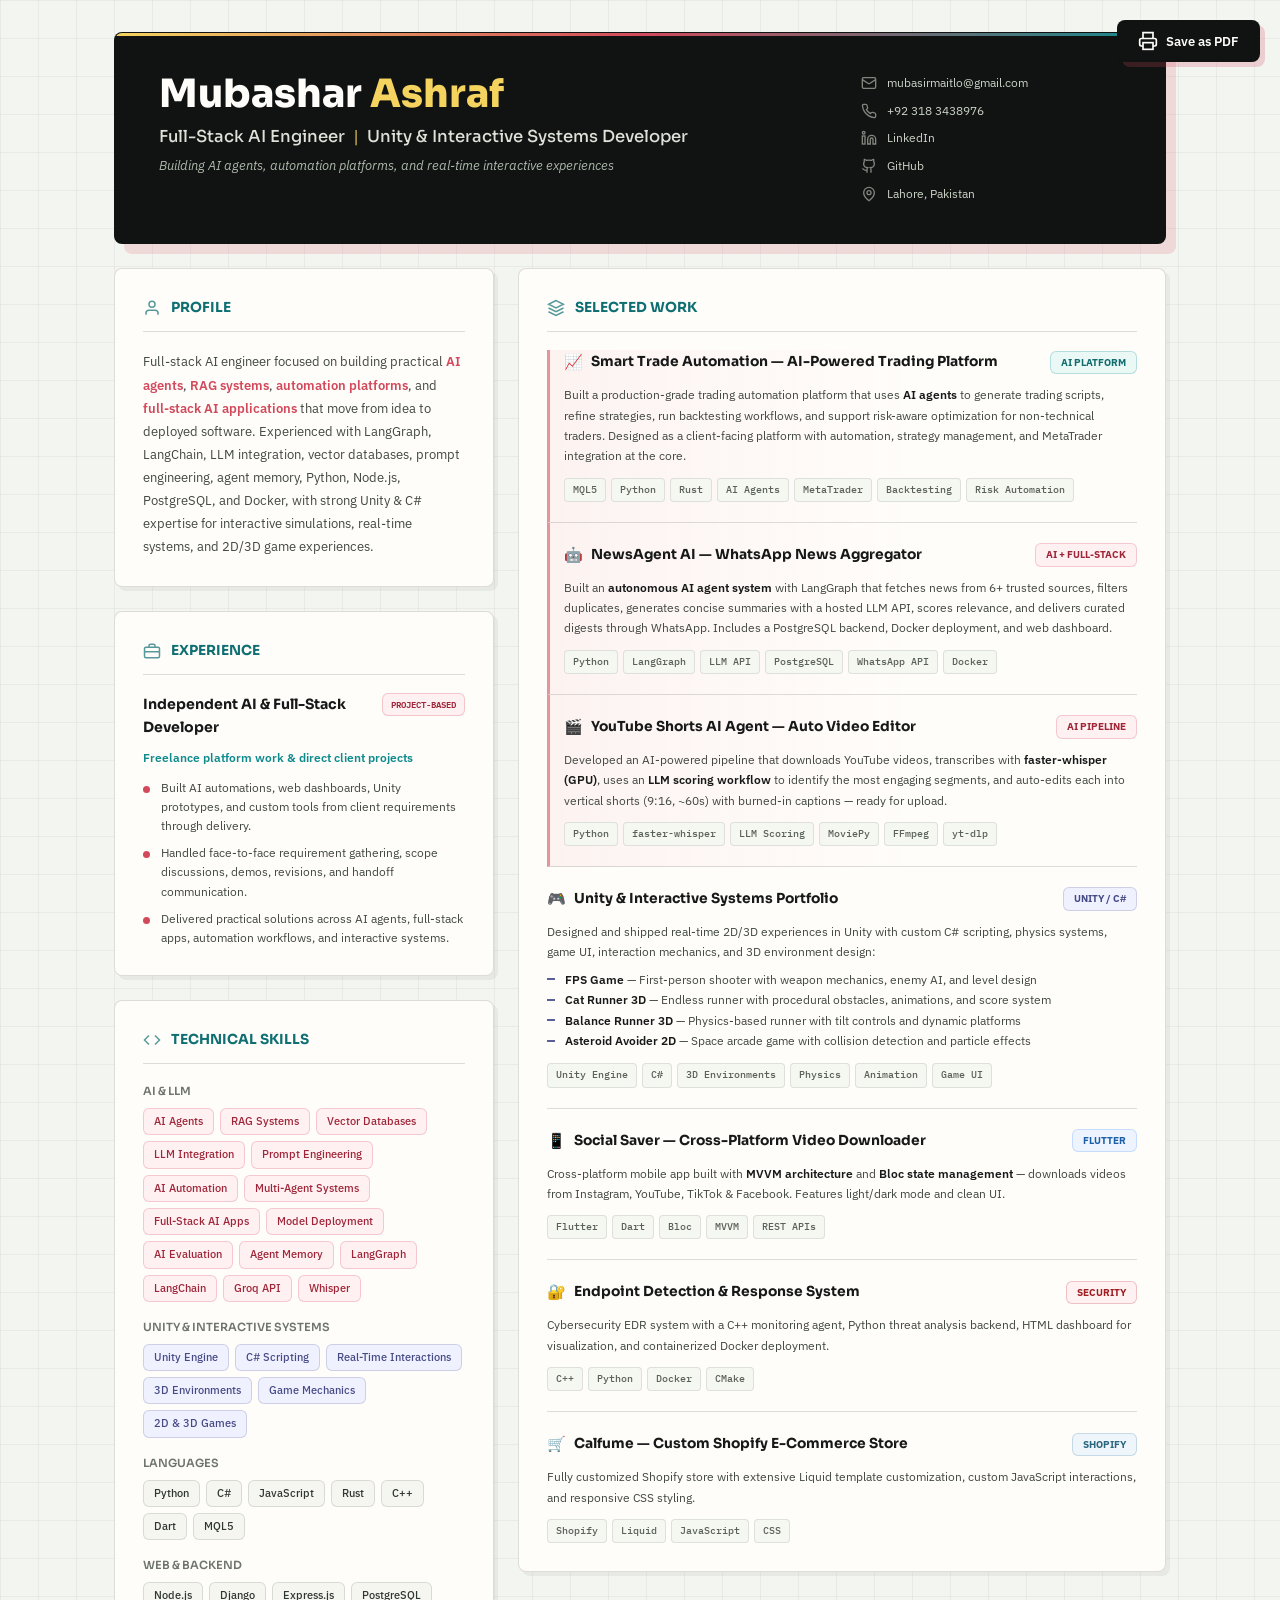
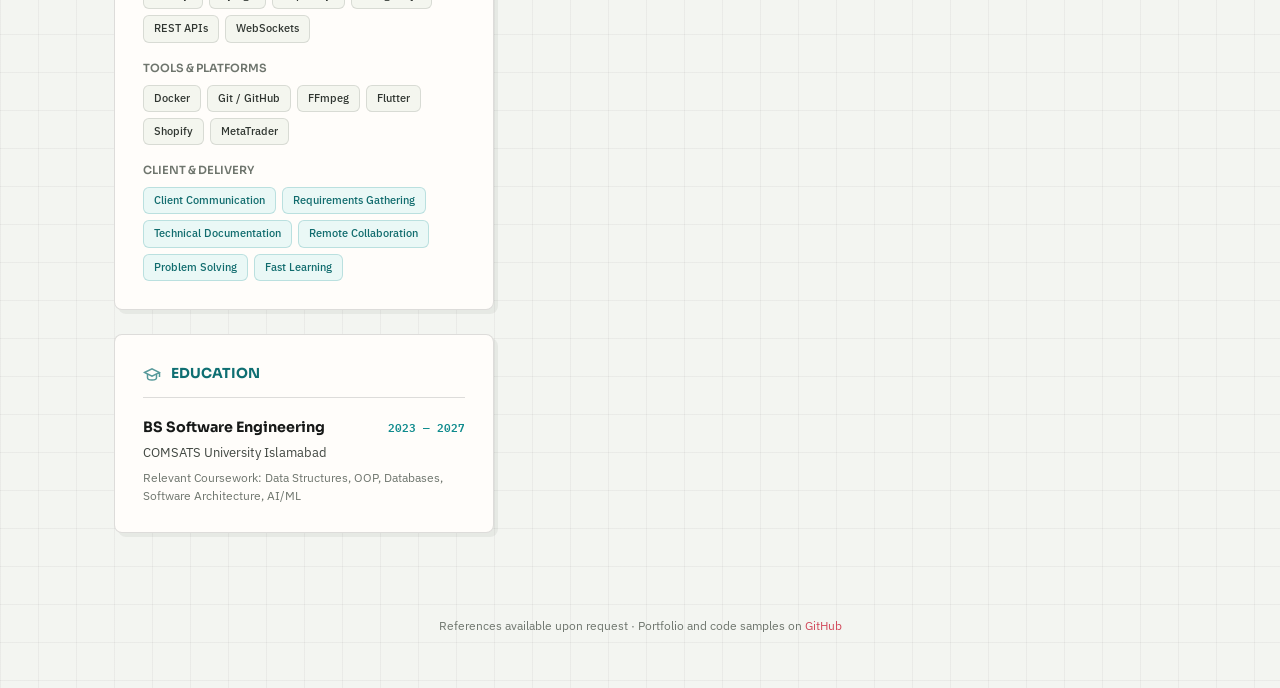
==== index.html @ 23d68d5c "Add files via upload Present portfolio as client-ready AI practice...." ====
<!DOCTYPE html>
<html lang="en">
<head>
    <meta charset="UTF-8">
    <meta name="viewport" content="width=device-width, initial-scale=1.0">
    <title>Mubashar Ashraf — Full-Stack AI Engineer | Unity &amp; Interactive Systems Developer</title>
    <meta name="description" content="Mubashar Ashraf — Full-Stack AI Engineer and Unity &amp; Interactive Systems Developer from Lahore, Pakistan. Building AI agents, automation platforms, full-stack web products, and real-time Unity experiences.">
    <meta name="keywords" content="Mubashar Ashraf, Full-Stack AI Engineer, AI Automation, AI Agents, Unity Developer, Interactive Systems Developer, LangGraph, LLM, Python, C#, Lahore, Pakistan, Freelancer">
    <meta name="author" content="Mubashar Ashraf">

    <!-- Open Graph / Social Sharing -->
    <meta property="og:type" content="website">
    <meta property="og:title" content="Mubashar Ashraf — Full-Stack AI Engineer | Unity &amp; Interactive Systems Developer">
    <meta property="og:description" content="Building AI agents, automation platforms, full-stack products, and interactive Unity experiences.">
    <meta property="og:image" content="https://mubi.me/og-image.png">
    <meta property="og:url" content="https://mubi.me">

    <!-- Twitter Card -->
    <meta name="twitter:card" content="summary_large_image">
    <meta name="twitter:title" content="Mubashar Ashraf — Full-Stack AI Engineer | Unity &amp; Interactive Systems Developer">
    <meta name="twitter:description" content="Building AI agents, automation platforms, full-stack products, and interactive Unity experiences.">
    <meta name="twitter:image" content="https://mubi.me/og-image.png">

    <!-- Favicon -->
    <link rel="icon" type="image/svg+xml" href="/favicon.svg">
    <link rel="apple-touch-icon" href="/apple-touch-icon.png">

    <!-- Canonical URL -->
    <link rel="canonical" href="https://mubi.me">

    <!-- Fonts -->
    <link rel="preconnect" href="https://fonts.googleapis.com">
    <link rel="preconnect" href="https://fonts.gstatic.com" crossorigin>
    <link href="https://fonts.googleapis.com/css2?family=IBM+Plex+Mono:wght@400;500;600&family=IBM+Plex+Sans:wght@400;500;600;700&family=Sora:wght@500;600;700;800&display=swap" rel="stylesheet">

    <!-- Styles -->
    <link rel="stylesheet" href="style.css">
</head>
<body>
    <!-- Print Button -->
    <button class="print-btn no-print" onclick="window.print()" id="print-button" title="Save as PDF">
        <svg width="20" height="20" viewBox="0 0 24 24" fill="none" stroke="currentColor" stroke-width="2">
            <path d="M6 9V2h12v7"/>
            <path d="M6 18H4a2 2 0 0 1-2-2v-5a2 2 0 0 1 2-2h16a2 2 0 0 1 2 2v5a2 2 0 0 1-2 2h-2"/>
            <rect x="6" y="14" width="12" height="8"/>
        </svg>
        Save as PDF
    </button>

    <div class="cv-container" id="cv-main">
        <!-- Header -->
        <header class="header" id="cv-header">
            <div class="header-main">
                <div class="name-block">
                    <h1 class="name" id="full-name">Mubashar <span class="name-accent">Ashraf</span></h1>
                    <p class="title" id="job-title">Full-Stack AI Engineer <span class="title-sep">|</span> Unity &amp; Interactive Systems Developer</p>
                    <p class="tagline">Building AI agents, automation platforms, and real-time interactive experiences</p>
                </div>
                <div class="contact-block" id="contact-info">
                    <a href="mailto:mubasirmaitlo@gmail.com" class="contact-item" id="email-link">
                        <svg width="16" height="16" viewBox="0 0 24 24" fill="none" stroke="currentColor" stroke-width="2"><rect x="2" y="4" width="20" height="16" rx="2"/><path d="m22 7-8.97 5.7a1.94 1.94 0 0 1-2.06 0L2 7"/></svg>
                        mubasirmaitlo@gmail.com
                    </a>
                    <a href="tel:+923183438976" class="contact-item" id="phone-link">
                        <svg width="16" height="16" viewBox="0 0 24 24" fill="none" stroke="currentColor" stroke-width="2"><path d="M22 16.92v3a2 2 0 0 1-2.18 2 19.79 19.79 0 0 1-8.63-3.07 19.5 19.5 0 0 1-6-6 19.79 19.79 0 0 1-3.07-8.67A2 2 0 0 1 4.11 2h3a2 2 0 0 1 2 1.72c.127.96.361 1.903.7 2.81a2 2 0 0 1-.45 2.11L8.09 9.91a16 16 0 0 0 6 6l1.27-1.27a2 2 0 0 1 2.11-.45c.907.339 1.85.573 2.81.7A2 2 0 0 1 22 16.92z"/></svg>
                        +92 318 3438976
                    </a>
                    <a href="https://www.linkedin.com/in/mubashar-ashraf-666867267" target="_blank" rel="noopener noreferrer" class="contact-item" id="linkedin-link">
                        <svg width="16" height="16" viewBox="0 0 24 24" fill="none" stroke="currentColor" stroke-width="2"><path d="M16 8a6 6 0 0 1 6 6v7h-4v-7a2 2 0 0 0-2-2 2 2 0 0 0-2 2v7h-4v-7a6 6 0 0 1 6-6z"/><rect x="2" y="9" width="4" height="12"/><circle cx="4" cy="4" r="2"/></svg>
                        LinkedIn
                    </a>
                    <a href="https://github.com/Mubashar986" target="_blank" rel="noopener noreferrer" class="contact-item" id="github-link">
                        <svg width="16" height="16" viewBox="0 0 24 24" fill="none" stroke="currentColor" stroke-width="2"><path d="M15 22v-4a4.8 4.8 0 0 0-1-3.5c3 0 6-2 6-5.5.08-1.25-.27-2.48-1-3.5.28-1.15.28-2.35 0-3.5 0 0-1 0-3 1.5-2.64-.5-5.36-.5-8 0C6 2 5 2 5 2c-.3 1.15-.3 2.35 0 3.5A5.403 5.403 0 0 0 4 9c0 3.5 3 5.5 6 5.5-.39.49-.68 1.05-.85 1.65-.17.6-.22 1.23-.15 1.85v4"/><path d="M9 18c-4.51 2-5-2-7-2"/></svg>
                        GitHub
                    </a>
                    <span class="contact-item" id="location">
                        <svg width="16" height="16" viewBox="0 0 24 24" fill="none" stroke="currentColor" stroke-width="2"><path d="M20 10c0 6-8 12-8 12s-8-6-8-12a8 8 0 0 1 16 0Z"/><circle cx="12" cy="10" r="3"/></svg>
                        Lahore, Pakistan
                    </span>
                </div>
            </div>
        </header>

        <div class="body-grid">
            <!-- Left Column -->
            <div class="col-left">

                <!-- Professional Summary -->
                <section class="section" id="profile-section">
                    <h2 class="section-title">
                        <svg width="18" height="18" viewBox="0 0 24 24" fill="none" stroke="currentColor" stroke-width="2"><path d="M20 21v-2a4 4 0 0 0-4-4H8a4 4 0 0 0-4 4v2"/><circle cx="12" cy="7" r="4"/></svg>
                        Profile
                    </h2>
                    <p class="summary">
                        Full-stack AI engineer focused on building practical <strong>AI agents</strong>,
                        <strong>RAG systems</strong>, <strong>automation platforms</strong>, and
                        <strong>full-stack AI applications</strong> that move from idea to deployed software.
                        Experienced with LangGraph, LangChain, LLM integration, vector databases, prompt engineering,
                        agent memory, Python, Node.js, PostgreSQL, and Docker, with strong Unity &amp; C# expertise
                        for interactive simulations, real-time systems, and 2D/3D game experiences.
                    </p>
                </section>

                <!-- Technical Skills -->
                <section class="section" id="experience-section">
                    <h2 class="section-title">
                        <svg width="18" height="18" viewBox="0 0 24 24" fill="none" stroke="currentColor" stroke-width="2"><rect x="2" y="7" width="20" height="14" rx="2"/><path d="M16 7V5a2 2 0 0 0-2-2h-4a2 2 0 0 0-2 2v2"/><path d="M2 13h20"/></svg>
                        Experience
                    </h2>
                    <div class="experience-item">
                        <div class="experience-header">
                            <h3 class="experience-role">Independent AI &amp; Full-Stack Developer</h3>
                            <span class="experience-type">Project-Based</span>
                        </div>
                        <p class="experience-meta">Freelance platform work &amp; direct client projects</p>
                        <ul class="experience-list">
                            <li>Built AI automations, web dashboards, Unity prototypes, and custom tools from client requirements through delivery.</li>
                            <li>Handled face-to-face requirement gathering, scope discussions, demos, revisions, and handoff communication.</li>
                            <li>Delivered practical solutions across AI agents, full-stack apps, automation workflows, and interactive systems.</li>
                        </ul>
                    </div>
                </section>

                <!-- Technical Skills -->
                <section class="section" id="skills-section">
                    <h2 class="section-title">
                        <svg width="18" height="18" viewBox="0 0 24 24" fill="none" stroke="currentColor" stroke-width="2"><polyline points="16 18 22 12 16 6"/><polyline points="8 6 2 12 8 18"/></svg>
                        Technical Skills
                    </h2>
                    <div class="skills-grid">
                        <div class="skill-category">
                            <h3 class="skill-label">AI & LLM</h3>
                            <div class="skill-tags">
                                <span class="tag tag-primary">AI Agents</span>
                                <span class="tag tag-primary">RAG Systems</span>
                                <span class="tag tag-primary">Vector Databases</span>
                                <span class="tag tag-primary">LLM Integration</span>
                                <span class="tag tag-primary">Prompt Engineering</span>
                                <span class="tag tag-primary">AI Automation</span>
                                <span class="tag tag-primary">Multi-Agent Systems</span>
                                <span class="tag tag-primary">Full-Stack AI Apps</span>
                                <span class="tag tag-primary">Model Deployment</span>
                                <span class="tag tag-primary">AI Evaluation</span>
                                <span class="tag tag-primary">Agent Memory</span>
                                <span class="tag tag-primary">LangGraph</span>
                                <span class="tag tag-primary">LangChain</span>
                                <span class="tag tag-primary">Groq API</span>
                                <span class="tag tag-primary">Whisper</span>
                            </div>
                        </div>
                        <div class="skill-category">
                            <h3 class="skill-label">Unity &amp; Interactive Systems</h3>
                            <div class="skill-tags">
                                <span class="tag tag-game">Unity Engine</span>
                                <span class="tag tag-game">C# Scripting</span>
                                <span class="tag tag-game">Real-Time Interactions</span>
                                <span class="tag tag-game">3D Environments</span>
                                <span class="tag tag-game">Game Mechanics</span>
                                <span class="tag tag-game">2D & 3D Games</span>
                            </div>
                        </div>
                        <div class="skill-category">
                            <h3 class="skill-label">Languages</h3>
                            <div class="skill-tags">
                                <span class="tag">Python</span>
                                <span class="tag">C#</span>
                                <span class="tag">JavaScript</span>
                                <span class="tag">Rust</span>
                                <span class="tag">C++</span>
                                <span class="tag">Dart</span>
                                <span class="tag">MQL5</span>
                            </div>
                        </div>
                        <div class="skill-category">
                            <h3 class="skill-label">Web & Backend</h3>
                            <div class="skill-tags">
                                <span class="tag">Node.js</span>
                                <span class="tag">Django</span>
                                <span class="tag">Express.js</span>
                                <span class="tag">PostgreSQL</span>
                                <span class="tag">REST APIs</span>
                                <span class="tag">WebSockets</span>
                            </div>
                        </div>
                        <div class="skill-category">
                            <h3 class="skill-label">Tools & Platforms</h3>
                            <div class="skill-tags">
                                <span class="tag">Docker</span>
                                <span class="tag">Git / GitHub</span>
                                <span class="tag">FFmpeg</span>
                                <span class="tag">Flutter</span>
                                <span class="tag">Shopify</span>
                                <span class="tag">MetaTrader</span>
                            </div>
                        </div>
                        <div class="skill-category">
                            <h3 class="skill-label">Client &amp; Delivery</h3>
                            <div class="skill-tags">
                                <span class="tag tag-delivery">Client Communication</span>
                                <span class="tag tag-delivery">Requirements Gathering</span>
                                <span class="tag tag-delivery">Technical Documentation</span>
                                <span class="tag tag-delivery">Remote Collaboration</span>
                                <span class="tag tag-delivery">Problem Solving</span>
                                <span class="tag tag-delivery">Fast Learning</span>
                            </div>
                        </div>
                    </div>
                </section>

                <!-- Education -->
                <section class="section" id="education-section">
                    <h2 class="section-title">
                        <svg width="18" height="18" viewBox="0 0 24 24" fill="none" stroke="currentColor" stroke-width="2"><path d="M22 10v6M2 10l10-5 10 5-10 5z"/><path d="M6 12v5c0 2 2 3 6 3s6-1 6-3v-5"/></svg>
                        Education
                    </h2>
                    <div class="edu-item">
                        <div class="edu-header">
                            <h3 class="edu-degree">BS Software Engineering</h3>
                            <span class="edu-year">2023 — 2027</span>
                        </div>
                        <p class="edu-school">COMSATS University Islamabad</p>
                        <p class="edu-detail">Relevant Coursework: Data Structures, OOP, Databases, Software Architecture, AI/ML</p>
                    </div>
                </section>

            </div>

            <!-- Right Column -->
            <div class="col-right">

                <!-- Projects -->
                <section class="section" id="projects-section">
                    <h2 class="section-title">
                        <svg width="18" height="18" viewBox="0 0 24 24" fill="none" stroke="currentColor" stroke-width="2"><path d="M12 2L2 7l10 5 10-5-10-5z"/><path d="m2 17 10 5 10-5"/><path d="m2 12 10 5 10-5"/></svg>
                        Selected Work
                    </h2>

                    <!-- Smart Trade Automation -->
                    <div class="project project-featured" id="project-trading">
                        <div class="project-header">
                            <h3 class="project-title">
                                <span class="project-icon">📈</span>
                                Smart Trade Automation — AI-Powered Trading Platform
                            </h3>
                            <span class="project-badge badge-fintech">AI Platform</span>
                        </div>
                        <p class="project-desc">
                            Built a production-grade trading automation platform that uses <strong>AI agents</strong>
                            to generate trading scripts, refine strategies, run backtesting workflows, and support
                            risk-aware optimization for non-technical traders. Designed as a client-facing platform
                            with automation, strategy management, and MetaTrader integration at the core.
                        </p>
                        <div class="project-tech">
                            <span>MQL5</span><span>Python</span><span>Rust</span><span>AI Agents</span><span>MetaTrader</span><span>Backtesting</span><span>Risk Automation</span>
                        </div>
                    </div>

                    <!-- NewsAgent AI -->
                    <div class="project project-featured" id="project-newsagent">
                        <div class="project-header">
                            <h3 class="project-title">
                                <span class="project-icon">🤖</span>
                                NewsAgent AI — WhatsApp News Aggregator
                            </h3>
                            <span class="project-badge badge-ai">AI + Full-Stack</span>
                        </div>
                        <p class="project-desc">
                            Built an <strong>autonomous AI agent system</strong> with LangGraph that fetches news from 6+
                            trusted sources, filters duplicates, generates concise summaries with a hosted LLM API,
                            scores relevance, and delivers curated digests through WhatsApp. Includes a PostgreSQL
                            backend, Docker deployment, and web dashboard.
                        </p>
                        <div class="project-tech">
                            <span>Python</span><span>LangGraph</span><span>LLM API</span><span>PostgreSQL</span><span>WhatsApp API</span><span>Docker</span>
                        </div>
                    </div>

                    <!-- AI Video Editor -->
                    <div class="project project-featured" id="project-videoai">
                        <div class="project-header">
                            <h3 class="project-title">
                                <span class="project-icon">🎬</span>
                                YouTube Shorts AI Agent — Auto Video Editor
                            </h3>
                            <span class="project-badge badge-ai">AI Pipeline</span>
                        </div>
                        <p class="project-desc">
                            Developed an AI-powered pipeline that downloads YouTube videos, transcribes with 
                            <strong>faster-whisper (GPU)</strong>, uses an <strong>LLM scoring workflow</strong> to identify the most engaging segments,
                            and auto-edits each into vertical shorts (9:16, ~60s) with burned-in captions — ready for upload.
                        </p>
                        <div class="project-tech">
                            <span>Python</span><span>faster-whisper</span><span>LLM Scoring</span><span>MoviePy</span><span>FFmpeg</span><span>yt-dlp</span>
                        </div>
                    </div>

                    <!-- Unity Interactive Systems -->
                    <div class="project" id="project-unity">
                        <div class="project-header">
                            <h3 class="project-title">
                                <span class="project-icon">🎮</span>
                                Unity &amp; Interactive Systems Portfolio
                            </h3>
                            <span class="project-badge badge-game">Unity / C#</span>
                        </div>
                        <p class="project-desc">
                            Designed and shipped real-time 2D/3D experiences in Unity with custom C# scripting,
                            physics systems, game UI, interaction mechanics, and 3D environment design:
                        </p>
                        <ul class="project-list">
                            <li><strong>FPS Game</strong> — First-person shooter with weapon mechanics, enemy AI, and level design</li>
                            <li><strong>Cat Runner 3D</strong> — Endless runner with procedural obstacles, animations, and score system</li>
                            <li><strong>Balance Runner 3D</strong> — Physics-based runner with tilt controls and dynamic platforms</li>
                            <li><strong>Asteroid Avoider 2D</strong> — Space arcade game with collision detection and particle effects</li>
                        </ul>
                        <div class="project-tech">
                            <span>Unity Engine</span><span>C#</span><span>3D Environments</span><span>Physics</span><span>Animation</span><span>Game UI</span>
                        </div>
                    </div>

                    <!-- Social Saver -->
                    <div class="project" id="project-socialsaver">
                        <div class="project-header">
                            <h3 class="project-title">
                                <span class="project-icon">📱</span>
                                Social Saver — Cross-Platform Video Downloader
                            </h3>
                            <span class="project-badge badge-mobile">Flutter</span>
                        </div>
                        <p class="project-desc">
                            Cross-platform mobile app built with <strong>MVVM architecture</strong> and <strong>Bloc state management</strong> — 
                            downloads videos from Instagram, YouTube, TikTok & Facebook. Features light/dark mode and clean UI.
                        </p>
                        <div class="project-tech">
                            <span>Flutter</span><span>Dart</span><span>Bloc</span><span>MVVM</span><span>REST APIs</span>
                        </div>
                    </div>

                    <!-- EDR -->
                    <div class="project" id="project-edr">
                        <div class="project-header">
                            <h3 class="project-title">
                                <span class="project-icon">🔐</span>
                                Endpoint Detection & Response System
                            </h3>
                            <span class="project-badge badge-security">Security</span>
                        </div>
                        <p class="project-desc">
                            Cybersecurity EDR system with a C++ monitoring agent, Python threat analysis backend, 
                            HTML dashboard for visualization, and containerized Docker deployment.
                        </p>
                        <div class="project-tech">
                            <span>C++</span><span>Python</span><span>Docker</span><span>CMake</span>
                        </div>
                    </div>

                    <!-- Calfume -->
                    <div class="project" id="project-calfume">
                        <div class="project-header">
                            <h3 class="project-title">
                                <span class="project-icon">🛒</span>
                                Calfume — Custom Shopify E-Commerce Store
                            </h3>
                            <span class="project-badge badge-web">Shopify</span>
                        </div>
                        <p class="project-desc">
                            Fully customized Shopify store with extensive Liquid template customization, 
                            custom JavaScript interactions, and responsive CSS styling.
                        </p>
                        <div class="project-tech">
                            <span>Shopify</span><span>Liquid</span><span>JavaScript</span><span>CSS</span>
                        </div>
                    </div>

                </section>

            </div>
        </div>

        <!-- Footer -->
        <footer class="footer no-print" id="cv-footer">
            <p>References available upon request &middot; Portfolio and code samples on <a href="https://github.com/Mubashar986" target="_blank" rel="noopener noreferrer">GitHub</a></p>
        </footer>

    </div>

    <script src="script.js"></script>
</body>
</html>
---- style.css ----
/* ============================================
   CV STYLESHEET — Mubashar Ashraf
   Full-Stack AI Engineer | Unity & Interactive Systems Developer
   ============================================ */

/* --- CSS Variables & Design Tokens --- */
:root {
    /* Colors - technical dossier palette */
    --bg-primary: #f3f5f1;
    --bg-secondary: #e7ece3;
    --bg-card: #fffdfa;
    --bg-card-hover: #f8fbf6;
    --bg-header: #101312;
    
    /* Accent Colors */
    --accent-primary: #d1495b;
    --accent-secondary: #0f8b8d;
    --accent-tertiary: #f4d35e;
    --accent-game: #5b5f97;
    --accent-ai: #d1495b;
    --accent-fintech: #2a9d8f;
    --accent-mobile: #3a86ff;
    --accent-security: #ba181b;
    --accent-web: #457b9d;
    
    /* Text */
    --text-primary: #171918;
    --text-secondary: #414741;
    --text-muted: #6e756d;
    --text-accent: #0f6f72;
    
    /* Borders */
    --border-subtle: rgba(20, 27, 23, 0.14);
    --border-glow: rgba(209, 73, 91, 0.34);
    
    /* Spacing */
    --section-gap: 24px;
    --card-radius: 8px;
    
    /* Typography */
    --font-display: 'Sora', -apple-system, BlinkMacSystemFont, 'Segoe UI', sans-serif;
    --font-main: 'IBM Plex Sans', -apple-system, BlinkMacSystemFont, 'Segoe UI', sans-serif;
    --font-mono: 'IBM Plex Mono', monospace;
}

/* --- Reset & Base --- */
*, *::before, *::after {
    margin: 0;
    padding: 0;
    box-sizing: border-box;
}

html {
    font-size: 15px;
    scroll-behavior: smooth;
}

body {
    font-family: var(--font-main);
    background:
        linear-gradient(90deg, rgba(16, 19, 18, 0.045) 1px, transparent 1px),
        linear-gradient(rgba(16, 19, 18, 0.045) 1px, transparent 1px),
        var(--bg-primary);
    background-size: 38px 38px;
    color: var(--text-primary);
    line-height: 1.6;
    min-height: 100vh;
    -webkit-font-smoothing: antialiased;
    -moz-osx-font-smoothing: grayscale;
}

a {
    color: var(--accent-secondary);
    text-decoration: none;
    transition: color 0.2s;
}

a:hover {
    color: var(--text-primary);
}

a:focus-visible,
button:focus-visible {
    outline: 3px solid rgba(244, 211, 94, 0.85);
    outline-offset: 3px;
}

/* --- Print Button --- */
.print-btn {
    position: fixed;
    top: 20px;
    right: 20px;
    z-index: 100;
    display: flex;
    align-items: center;
    gap: 8px;
    padding: 10px 20px;
    background: var(--bg-header);
    color: #fffdfa;
    border: 1px solid rgba(16, 19, 18, 0.18);
    border-radius: 8px;
    font-family: var(--font-main);
    font-size: 0.85rem;
    font-weight: 600;
    cursor: pointer;
    transition: all 0.3s ease;
    box-shadow: 5px 5px 0 rgba(209, 73, 91, 0.22);
}

.print-btn:hover {
    transform: translate(-2px, -2px);
    box-shadow: 8px 8px 0 rgba(209, 73, 91, 0.26);
}

/* --- Container --- */
.cv-container {
    max-width: 1100px;
    margin: 0 auto;
    padding: 32px 24px;
}

/* --- Header --- */
.header {
    background: var(--bg-header);
    border-radius: 8px;
    padding: 40px 44px;
    margin-bottom: var(--section-gap);
    border: 1px solid rgba(16, 19, 18, 0.28);
    position: relative;
    overflow: hidden;
    box-shadow: 10px 10px 0 rgba(209, 73, 91, 0.16);
}

.header::before {
    content: '';
    position: absolute;
    top: 0;
    left: 0;
    right: 0;
    height: 3px;
    background: linear-gradient(90deg, var(--accent-tertiary), var(--accent-primary), var(--accent-secondary));
    pointer-events: none;
}

.header::after {
    display: none;
}

.header-main {
    position: relative;
    z-index: 1;
    display: flex;
    justify-content: space-between;
    align-items: flex-start;
    gap: 40px;
}

.name {
    font-family: var(--font-display);
    font-size: 2.6rem;
    font-weight: 800;
    letter-spacing: 0;
    line-height: 1.1;
    color: #fffdfa;
}

.name-accent {
    color: var(--accent-tertiary);
    -webkit-text-fill-color: currentColor;
}

.title {
    font-family: var(--font-display);
    font-size: 1.1rem;
    font-weight: 500;
    color: #dce2d8;
    margin-top: 8px;
    letter-spacing: 0;
}

.title-sep {
    color: var(--accent-tertiary);
    margin: 0 4px;
    font-weight: 300;
}

.tagline {
    font-size: 0.85rem;
    color: #aeb8ac;
    margin-top: 6px;
    font-style: italic;
    letter-spacing: 0;
}

.contact-block {
    display: flex;
    flex-direction: column;
    gap: 8px;
    min-width: 260px;
}

.contact-item {
    display: flex;
    align-items: center;
    gap: 10px;
    font-size: 0.82rem;
    color: #cbd3c7;
    text-decoration: none;
    transition: color 0.2s;
    white-space: nowrap;
}

.contact-item:hover {
    color: var(--accent-tertiary);
}

.contact-item svg {
    flex-shrink: 0;
    opacity: 0.6;
}

/* --- Body Grid --- */
.body-grid {
    display: grid;
    grid-template-columns: 380px 1fr;
    gap: var(--section-gap);
    align-items: start;
}

/* --- Sections --- */
.section {
    background: var(--bg-card);
    border-radius: var(--card-radius);
    padding: 28px;
    border: 1px solid var(--border-subtle);
    margin-bottom: var(--section-gap);
    box-shadow: 4px 4px 0 rgba(16, 19, 18, 0.05);
    transition: border-color 0.25s ease, transform 0.25s ease, box-shadow 0.25s ease;
}

.section:hover {
    border-color: var(--border-glow);
    box-shadow: 7px 7px 0 rgba(16, 19, 18, 0.08);
    transform: translate(-1px, -1px);
}

.section-title {
    display: flex;
    align-items: center;
    gap: 10px;
    font-family: var(--font-display);
    font-size: 0.92rem;
    font-weight: 700;
    text-transform: uppercase;
    letter-spacing: 0;
    color: var(--text-accent);
    margin-bottom: 18px;
    padding-bottom: 12px;
    border-bottom: 1px solid var(--border-subtle);
}

.section-title svg {
    opacity: 0.7;
}

/* --- Profile Summary --- */
.summary {
    font-size: 0.88rem;
    line-height: 1.75;
    color: var(--text-secondary);
}

.summary strong {
    color: var(--accent-primary);
    font-weight: 600;
}

/* --- Skills --- */
.skills-grid {
    display: flex;
    flex-direction: column;
    gap: 16px;
}

.skill-category {
    display: flex;
    flex-direction: column;
    gap: 8px;
}

.skill-label {
    font-family: var(--font-display);
    font-size: 0.75rem;
    font-weight: 600;
    text-transform: uppercase;
    letter-spacing: 0;
    color: var(--text-muted);
}

.skill-tags {
    display: flex;
    flex-wrap: wrap;
    gap: 6px;
}

.tag {
    display: inline-block;
    padding: 4px 10px;
    font-size: 0.72rem;
    font-weight: 500;
    border-radius: 6px;
    background: #f4f6ef;
    color: #303631;
    border: 1px solid rgba(20, 27, 23, 0.12);
    transition: all 0.2s;
}

.tag:hover {
    background: #fffdfa;
    border-color: rgba(20, 27, 23, 0.22);
}

.tag-primary {
    background: #fff0f2;
    color: #9e2638;
    border-color: rgba(209, 73, 91, 0.24);
}

.tag-game {
    background: #f0f1ff;
    color: #464b86;
    border-color: rgba(91, 95, 151, 0.24);
}

.tag-delivery {
    background: #eaf8f6;
    color: #116c6e;
    border-color: rgba(15, 139, 141, 0.22);
}

/* --- Experience --- */
.experience-item {
    display: flex;
    flex-direction: column;
    gap: 10px;
}

.experience-header {
    display: flex;
    justify-content: space-between;
    align-items: flex-start;
    gap: 12px;
}

.experience-role {
    font-family: var(--font-display);
    font-size: 0.94rem;
    color: var(--text-primary);
}

.experience-type {
    flex-shrink: 0;
    padding: 3px 8px;
    border: 1px solid rgba(209, 73, 91, 0.26);
    border-radius: 6px;
    color: #9e2638;
    background: #fff0f2;
    font-family: var(--font-mono);
    font-size: 0.62rem;
    font-weight: 600;
    text-transform: uppercase;
}

.experience-meta {
    color: var(--accent-secondary);
    font-size: 0.8rem;
    font-weight: 600;
}

.experience-list {
    list-style: none;
    display: flex;
    flex-direction: column;
    gap: 8px;
}

.experience-list li {
    position: relative;
    padding-left: 18px;
    color: var(--text-secondary);
    font-size: 0.8rem;
    line-height: 1.6;
}

.experience-list li::before {
    content: '';
    position: absolute;
    left: 0;
    top: 0.68em;
    width: 7px;
    height: 7px;
    border-radius: 50%;
    background: var(--accent-primary);
}

/* --- Education --- */
.edu-item {
    position: relative;
}

.edu-header {
    display: flex;
    justify-content: space-between;
    align-items: baseline;
    gap: 12px;
}

.edu-degree {
    font-family: var(--font-display);
    font-size: 0.95rem;
    font-weight: 700;
    color: var(--text-primary);
}

.edu-year {
    font-size: 0.75rem;
    font-weight: 600;
    color: var(--accent-secondary);
    font-family: var(--font-mono);
    white-space: nowrap;
}

.edu-school {
    font-size: 0.85rem;
    color: var(--text-secondary);
    margin-top: 4px;
}

.edu-detail {
    font-size: 0.78rem;
    color: var(--text-muted);
    margin-top: 6px;
    line-height: 1.5;
}

/* --- Projects --- */
.project {
    padding: 20px 0;
    border-bottom: 1px solid var(--border-subtle);
    transition: background 0.22s ease, padding-left 0.22s ease;
}

.project:hover {
    background: rgba(15, 139, 141, 0.045);
    padding-left: 8px;
}

.project-featured {
    padding-left: 14px;
    border-left: 3px solid rgba(209, 73, 91, 0.58);
    background: linear-gradient(90deg, rgba(209, 73, 91, 0.055), transparent 62%);
}

.project-featured:hover {
    padding-left: 18px;
}

.project:first-of-type {
    padding-top: 0;
}

.project:last-of-type {
    border-bottom: none;
    padding-bottom: 0;
}

.project-header {
    display: flex;
    justify-content: space-between;
    align-items: center;
    gap: 12px;
    margin-bottom: 10px;
}

.project-title {
    font-family: var(--font-display);
    font-size: 0.92rem;
    font-weight: 700;
    color: var(--text-primary);
    display: flex;
    align-items: center;
    gap: 8px;
}

.project:hover .project-title {
    color: var(--accent-primary);
}

.project-icon {
    font-size: 1rem;
}

.project-badge {
    font-size: 0.65rem;
    font-weight: 700;
    padding: 3px 10px;
    border-radius: 6px;
    text-transform: uppercase;
    letter-spacing: 0;
    white-space: nowrap;
    flex-shrink: 0;
}

.badge-game {
    background: #f0f1ff;
    color: #464b86;
    border: 1px solid rgba(91, 95, 151, 0.24);
}

.badge-ai {
    background: #fff0f2;
    color: #9e2638;
    border: 1px solid rgba(209, 73, 91, 0.24);
}

.badge-fintech {
    background: #eaf8f6;
    color: #116c6e;
    border: 1px solid rgba(15, 139, 141, 0.24);
}

.badge-mobile {
    background: #edf4ff;
    color: #1b5fa7;
    border: 1px solid rgba(58, 134, 255, 0.22);
}

.badge-security {
    background: #fff1f1;
    color: #9d1e23;
    border: 1px solid rgba(186, 24, 27, 0.22);
}

.badge-web {
    background: #eef6fb;
    color: #2b657f;
    border: 1px solid rgba(69, 123, 157, 0.24);
}

.project-desc {
    font-size: 0.82rem;
    line-height: 1.65;
    color: var(--text-secondary);
}

.project-desc strong {
    color: var(--text-primary);
    font-weight: 600;
}

.project-list {
    list-style: none;
    margin-top: 8px;
    padding: 0;
}

.project-list li {
    position: relative;
    padding-left: 18px;
    font-size: 0.8rem;
    line-height: 1.7;
    color: var(--text-secondary);
}

.project-list li::before {
    content: '';
    position: absolute;
    left: 0;
    top: 0.73em;
    width: 8px;
    height: 2px;
    background: var(--accent-game);
}

.project-list li strong {
    color: var(--text-primary);
    font-weight: 600;
}

.project-tech {
    display: flex;
    flex-wrap: wrap;
    gap: 5px;
    margin-top: 12px;
}

.project-tech span {
    font-size: 0.68rem;
    font-weight: 500;
    padding: 3px 8px;
    border-radius: 4px;
    background: #f5f7f1;
    color: #596158;
    border: 1px solid rgba(20, 27, 23, 0.1);
    font-family: var(--font-mono);
}

/* --- Footer --- */
.footer {
    text-align: center;
    margin-top: 40px;
    padding: 20px;
    font-size: 0.78rem;
    color: var(--text-muted);
}

.footer a {
    color: var(--accent-primary);
}

/* --- Animations --- */
@keyframes fadeInUp {
    from {
        opacity: 0;
        transform: translateY(20px);
    }
    to {
        opacity: 1;
        transform: translateY(0);
    }
}

.header {
    animation: fadeInUp 0.6s ease-out;
}

.col-left .section:nth-child(1) {
    animation: fadeInUp 0.6s ease-out 0.1s both;
}

.col-left .section:nth-child(2) {
    animation: fadeInUp 0.6s ease-out 0.2s both;
}

.col-left .section:nth-child(3) {
    animation: fadeInUp 0.6s ease-out 0.3s both;
}

.col-left .section:nth-child(4) {
    animation: fadeInUp 0.6s ease-out 0.4s both;
}

.col-right .section {
    animation: fadeInUp 0.6s ease-out 0.15s both;
}

/* --- Responsive --- */
@media (max-width: 900px) {
    .body-grid {
        grid-template-columns: 1fr;
    }

    .header-main {
        flex-direction: column;
        gap: 20px;
    }

    .contact-block {
        min-width: auto;
    }

    .name {
        font-size: 2rem;
    }

    .cv-container {
        padding: 16px;
    }

    .header {
        padding: 28px;
    }
}

@media (max-width: 500px) {
    html {
        font-size: 14px;
    }

    .header {
        padding: 20px;
        border-radius: 8px;
    }

    .title {
        font-size: 0.95rem;
        line-height: 1.45;
    }

    .print-btn {
        top: auto;
        right: 12px;
        bottom: 12px;
        width: 44px;
        height: 44px;
        justify-content: center;
        padding: 0;
        font-size: 0;
        border-radius: 50%;
    }

    .print-btn svg {
        width: 19px;
        height: 19px;
    }

    .section {
        padding: 20px;
    }

    .project-header {
        flex-direction: column;
        align-items: flex-start;
        gap: 6px;
    }
}

/* ========================
   PRINT STYLES
   ======================== */
@media print {
    :root {
        --bg-primary: #ffffff;
        --bg-secondary: #f6f8f4;
        --bg-card: #ffffff;
        --text-primary: #171918;
        --text-secondary: #414741;
        --text-muted: #6e756d;
        --text-accent: #0f6f72;
        --border-subtle: #dde4d9;
        --accent-primary: #d1495b;
        --accent-secondary: #0f8b8d;
    }

    .no-print {
        display: none !important;
    }

    body {
        background: white;
        color: #171918;
        font-size: 11px;
        -webkit-print-color-adjust: exact;
        print-color-adjust: exact;
    }

    .cv-container {
        max-width: 100%;
        padding: 0;
        margin: 0;
    }

    .header {
        background: #f5f7f1 !important;
        border-radius: 0;
        padding: 24px 30px;
        margin-bottom: 0;
        border: none;
        border-bottom: 2px solid #d1495b;
        page-break-inside: avoid;
        box-shadow: none;
    }

    .header::before,
    .header::after {
        display: none;
    }

    .name {
        font-size: 1.9rem;
    }

    .name-accent {
        -webkit-text-fill-color: #d1495b;
        color: #d1495b;
    }

    .title,
    .tagline,
    .contact-item {
        color: #414741;
    }

    .body-grid {
        grid-template-columns: 340px 1fr;
        gap: 0;
    }

    .section {
        border-radius: 0;
        border: none;
        border-bottom: 1px solid #e8e8f0;
        padding: 16px 24px;
        margin-bottom: 0;
        page-break-inside: avoid;
        box-shadow: none;
    }

    .section:hover {
        border-color: #e8e8f0;
    }

    .col-left {
        border-right: 1px solid #e0e0ea;
    }

    .tag {
        border: 1px solid #d9e0d5;
        background: #f5f7f1;
    }

    .tag-primary {
        background: #fff0f2;
        color: #9e2638;
        border-color: #efc3ca;
    }

    .tag-game {
        background: #f0f1ff;
        color: #464b86;
        border-color: #c9caeb;
    }

    .tag-delivery {
        background: #eaf8f6;
        color: #116c6e;
        border-color: #bee5e1;
    }

    .project-badge {
        border: 1px solid currentColor;
    }

    .project-tech span {
        border: 1px solid #d8d8e8;
        background: #f8f8fc;
        color: #5a5a70;
    }

    .project {
        page-break-inside: avoid;
    }

    /* Animations off */
    * {
        animation: none !important;
        transition: none !important;
    }

    @page {
        margin: 0.5cm;
        size: A4;
    }

    .footer {
        display: none;
    }
}
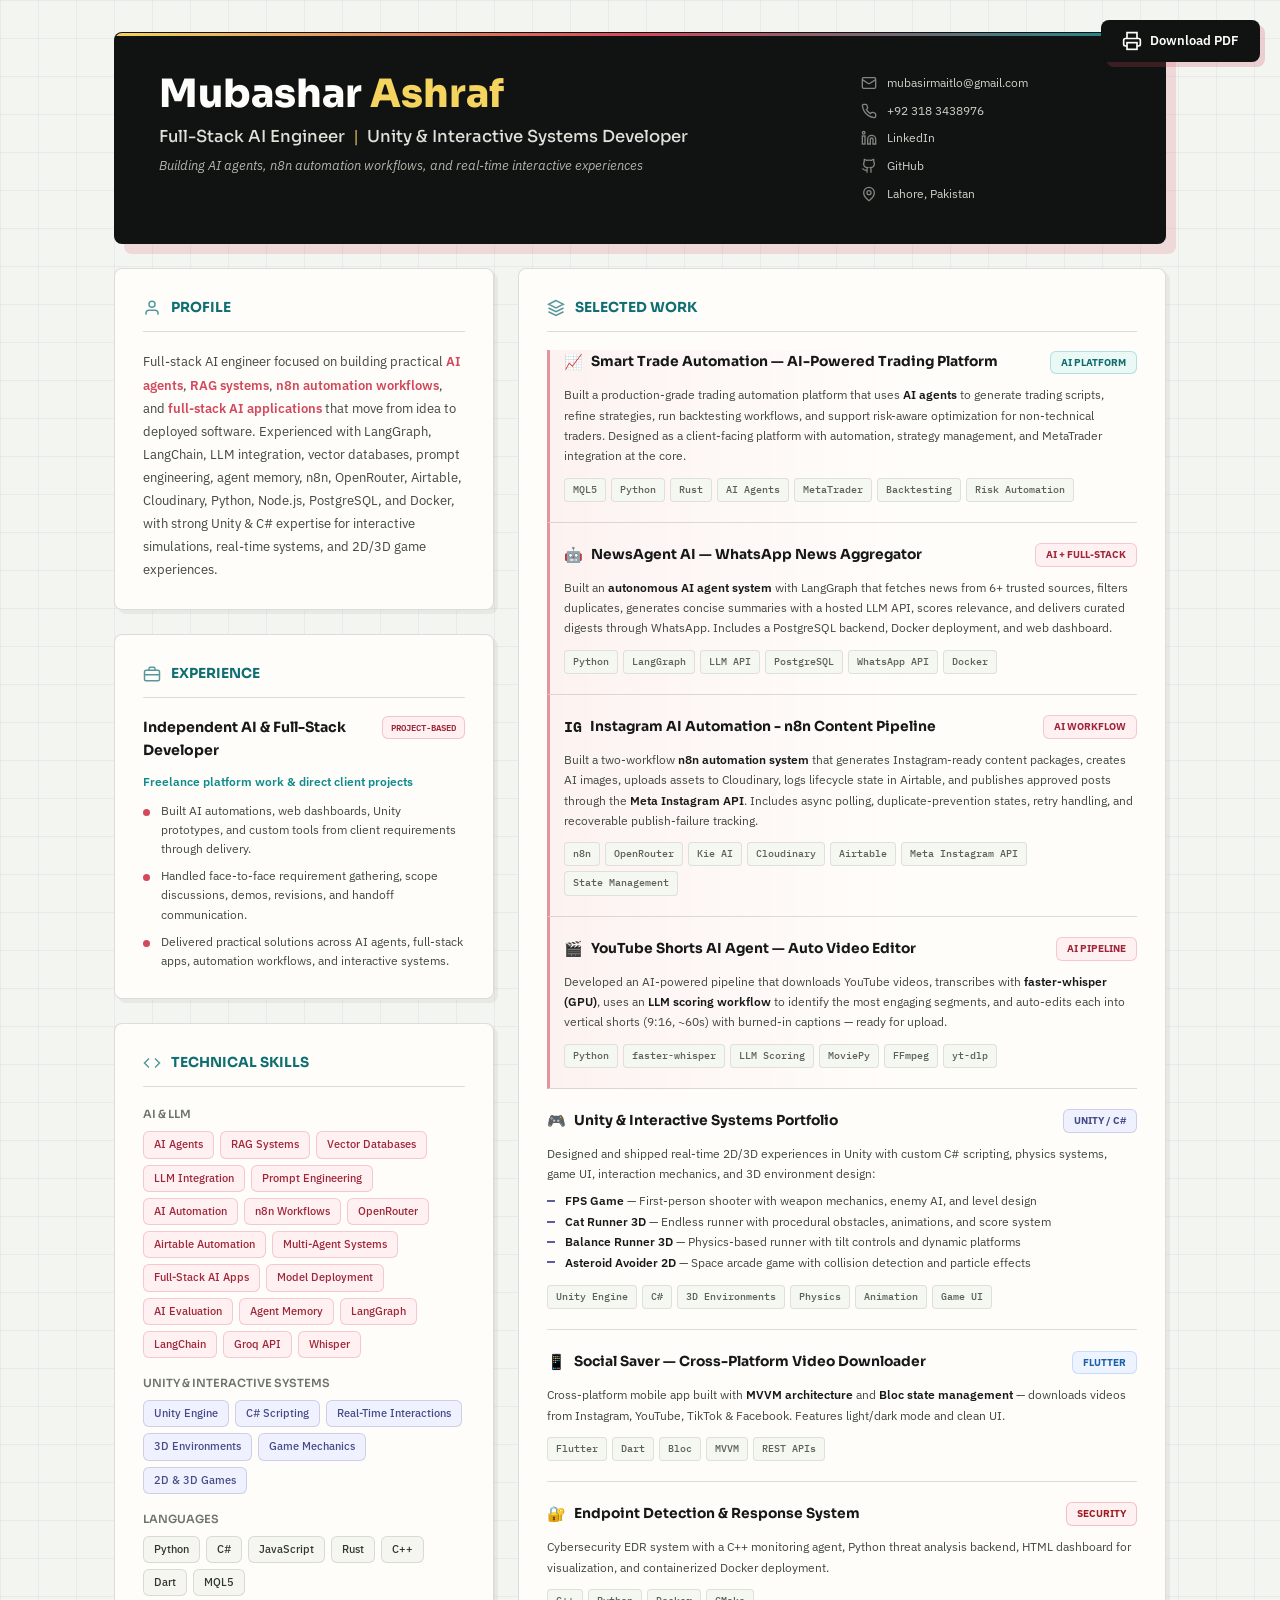
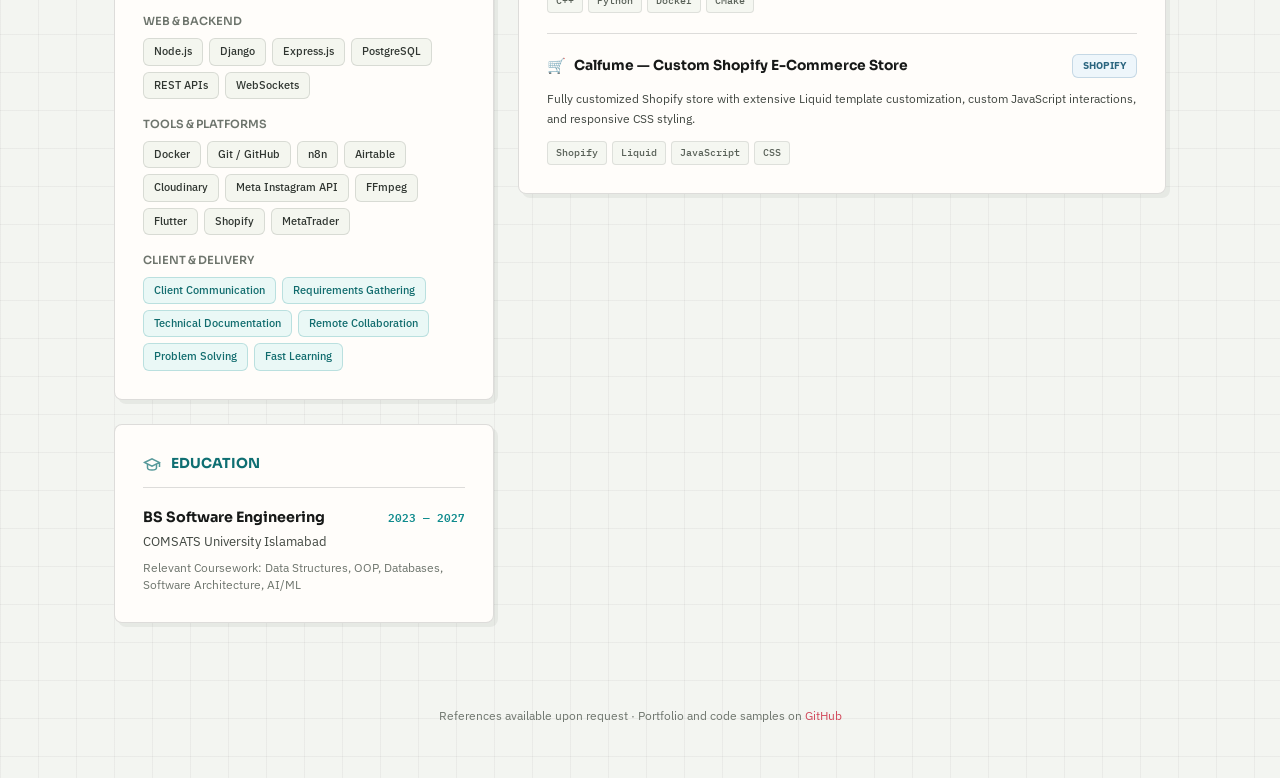
==== commit 145a5eab: "Add Instagram automation to main CV The CV needed to reflect the new n8n Instagram automation projec" ====
--- a/index.html
+++ b/index.html
@@ -4,21 +4,21 @@
     <meta charset="UTF-8">
     <meta name="viewport" content="width=device-width, initial-scale=1.0">
     <title>Mubashar Ashraf — Full-Stack AI Engineer | Unity &amp; Interactive Systems Developer</title>
-    <meta name="description" content="Mubashar Ashraf — Full-Stack AI Engineer and Unity &amp; Interactive Systems Developer from Lahore, Pakistan. Building AI agents, automation platforms, full-stack web products, and real-time Unity experiences.">
-    <meta name="keywords" content="Mubashar Ashraf, Full-Stack AI Engineer, AI Automation, AI Agents, Unity Developer, Interactive Systems Developer, LangGraph, LLM, Python, C#, Lahore, Pakistan, Freelancer">
+    <meta name="description" content="Mubashar Ashraf - Full-Stack AI Engineer and Unity &amp; Interactive Systems Developer from Lahore, Pakistan. Building AI agents, n8n automation workflows, full-stack web products, and real-time Unity experiences.">
+    <meta name="keywords" content="Mubashar Ashraf, Full-Stack AI Engineer, AI Automation, AI Agents, n8n Automation, Instagram Automation, Unity Developer, Interactive Systems Developer, LangGraph, LLM, Python, C#, Lahore, Pakistan, Freelancer">
     <meta name="author" content="Mubashar Ashraf">
 
     <!-- Open Graph / Social Sharing -->
     <meta property="og:type" content="website">
     <meta property="og:title" content="Mubashar Ashraf — Full-Stack AI Engineer | Unity &amp; Interactive Systems Developer">
-    <meta property="og:description" content="Building AI agents, automation platforms, full-stack products, and interactive Unity experiences.">
+    <meta property="og:description" content="Building AI agents, n8n automation workflows, full-stack products, and interactive Unity experiences.">
     <meta property="og:image" content="https://mubi.me/og-image.png">
     <meta property="og:url" content="https://mubi.me">
 
     <!-- Twitter Card -->
     <meta name="twitter:card" content="summary_large_image">
     <meta name="twitter:title" content="Mubashar Ashraf — Full-Stack AI Engineer | Unity &amp; Interactive Systems Developer">
-    <meta name="twitter:description" content="Building AI agents, automation platforms, full-stack products, and interactive Unity experiences.">
+    <meta name="twitter:description" content="Building AI agents, n8n automation workflows, full-stack products, and interactive Unity experiences.">
     <meta name="twitter:image" content="https://mubi.me/og-image.png">
 
     <!-- Favicon -->
@@ -38,14 +38,14 @@
 </head>
 <body>
     <!-- Print Button -->
-    <button class="print-btn no-print" onclick="window.print()" id="print-button" title="Save as PDF">
+    <a class="print-btn no-print" href="output/pdf/Mubashar-Ashraf-Full-Stack-AI-Engineer-CV.pdf" download id="print-button" title="Download CV PDF">
         <svg width="20" height="20" viewBox="0 0 24 24" fill="none" stroke="currentColor" stroke-width="2">
             <path d="M6 9V2h12v7"/>
             <path d="M6 18H4a2 2 0 0 1-2-2v-5a2 2 0 0 1 2-2h16a2 2 0 0 1 2 2v5a2 2 0 0 1-2 2h-2"/>
             <rect x="6" y="14" width="12" height="8"/>
         </svg>
-        Save as PDF
-    </button>
+        Download PDF
+    </a>
 
     <div class="cv-container" id="cv-main">
         <!-- Header -->
@@ -54,7 +54,7 @@
                 <div class="name-block">
                     <h1 class="name" id="full-name">Mubashar <span class="name-accent">Ashraf</span></h1>
                     <p class="title" id="job-title">Full-Stack AI Engineer <span class="title-sep">|</span> Unity &amp; Interactive Systems Developer</p>
-                    <p class="tagline">Building AI agents, automation platforms, and real-time interactive experiences</p>
+                    <p class="tagline">Building AI agents, n8n automation workflows, and real-time interactive experiences</p>
                 </div>
                 <div class="contact-block" id="contact-info">
                     <a href="mailto:mubasirmaitlo@gmail.com" class="contact-item" id="email-link">
@@ -93,11 +93,12 @@
                     </h2>
                     <p class="summary">
                         Full-stack AI engineer focused on building practical <strong>AI agents</strong>,
-                        <strong>RAG systems</strong>, <strong>automation platforms</strong>, and
+                        <strong>RAG systems</strong>, <strong>n8n automation workflows</strong>, and
                         <strong>full-stack AI applications</strong> that move from idea to deployed software.
                         Experienced with LangGraph, LangChain, LLM integration, vector databases, prompt engineering,
-                        agent memory, Python, Node.js, PostgreSQL, and Docker, with strong Unity &amp; C# expertise
-                        for interactive simulations, real-time systems, and 2D/3D game experiences.
+                        agent memory, n8n, OpenRouter, Airtable, Cloudinary, Python, Node.js, PostgreSQL, and Docker,
+                        with strong Unity &amp; C# expertise for interactive simulations, real-time systems, and
+                        2D/3D game experiences.
                     </p>
                 </section>
 
@@ -137,6 +138,9 @@
                                 <span class="tag tag-primary">LLM Integration</span>
                                 <span class="tag tag-primary">Prompt Engineering</span>
                                 <span class="tag tag-primary">AI Automation</span>
+                                <span class="tag tag-primary">n8n Workflows</span>
+                                <span class="tag tag-primary">OpenRouter</span>
+                                <span class="tag tag-primary">Airtable Automation</span>
                                 <span class="tag tag-primary">Multi-Agent Systems</span>
                                 <span class="tag tag-primary">Full-Stack AI Apps</span>
                                 <span class="tag tag-primary">Model Deployment</span>
@@ -187,6 +191,10 @@
                             <div class="skill-tags">
                                 <span class="tag">Docker</span>
                                 <span class="tag">Git / GitHub</span>
+                                <span class="tag">n8n</span>
+                                <span class="tag">Airtable</span>
+                                <span class="tag">Cloudinary</span>
+                                <span class="tag">Meta Instagram API</span>
                                 <span class="tag">FFmpeg</span>
                                 <span class="tag">Flutter</span>
                                 <span class="tag">Shopify</span>
@@ -275,6 +283,27 @@
                         </div>
                     </div>
 
+                    <!-- Instagram AI Automation -->
+                    <div class="project project-featured" id="project-instagram-ai">
+                        <div class="project-header">
+                            <h3 class="project-title">
+                                <span class="project-icon">IG</span>
+                                Instagram AI Automation - n8n Content Pipeline
+                            </h3>
+                            <span class="project-badge badge-ai">AI Workflow</span>
+                        </div>
+                        <p class="project-desc">
+                            Built a two-workflow <strong>n8n automation system</strong> that generates Instagram-ready
+                            content packages, creates AI images, uploads assets to Cloudinary, logs lifecycle state in
+                            Airtable, and publishes approved posts through the <strong>Meta Instagram API</strong>.
+                            Includes async polling, duplicate-prevention states, retry handling, and recoverable
+                            publish-failure tracking.
+                        </p>
+                        <div class="project-tech">
+                            <span>n8n</span><span>OpenRouter</span><span>Kie AI</span><span>Cloudinary</span><span>Airtable</span><span>Meta Instagram API</span><span>State Management</span>
+                        </div>
+                    </div>
+
                     <!-- AI Video Editor -->
                     <div class="project project-featured" id="project-videoai">
                         <div class="project-header">
--- a/style.css
+++ b/style.css
@@ -102,6 +102,7 @@
     font-family: var(--font-main);
     font-size: 0.85rem;
     font-weight: 600;
+    text-decoration: none;
     cursor: pointer;
     transition: all 0.3s ease;
     box-shadow: 5px 5px 0 rgba(209, 73, 91, 0.22);
@@ -498,6 +499,10 @@
 
 .project-icon {
     font-size: 1rem;
+    min-width: 1.1rem;
+    text-align: center;
+    font-family: var(--font-mono);
+    font-weight: 700;
 }
 
 .project-badge {
@@ -778,6 +783,8 @@
 
     .name {
         font-size: 1.9rem;
+        color: #171918;
+        -webkit-text-fill-color: #171918;
     }
 
     .name-accent {
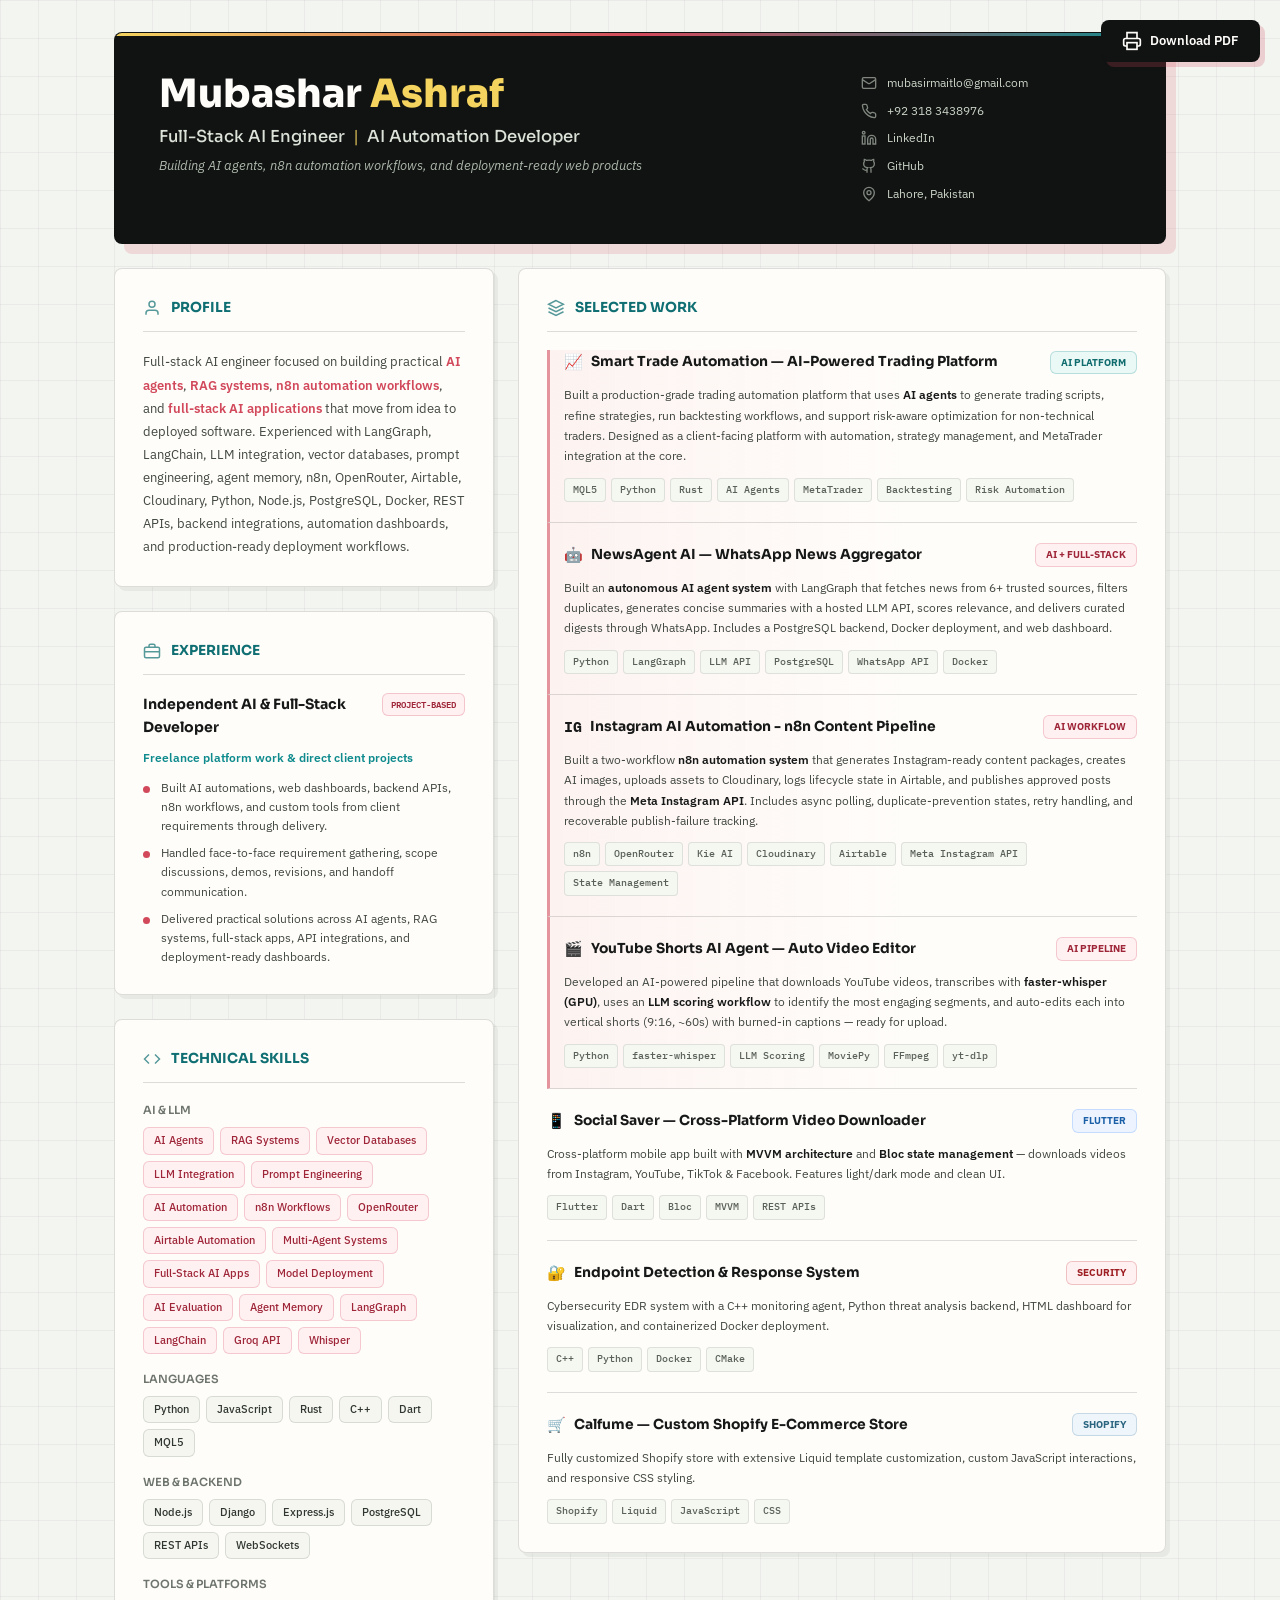
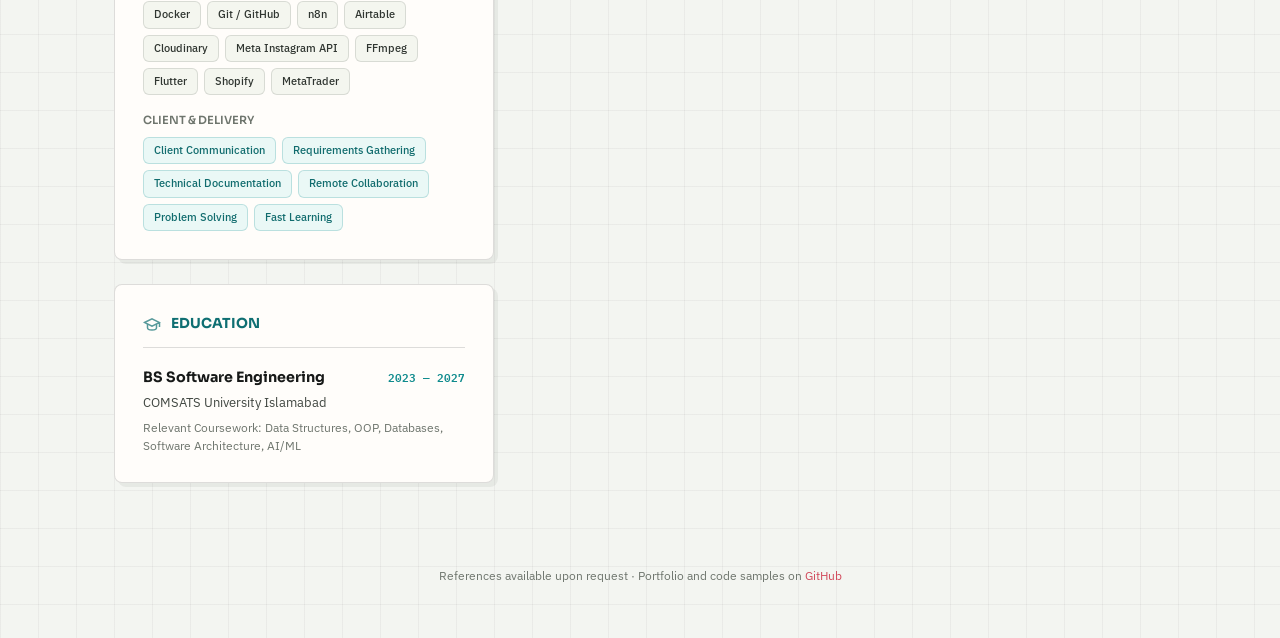
==== commit 48acd35a: "Focus CV on full-stack AI work The CV no longer needs to sell Unity or game development, so the publ" ====
--- a/index.html
+++ b/index.html
@@ -3,22 +3,22 @@
 <head>
     <meta charset="UTF-8">
     <meta name="viewport" content="width=device-width, initial-scale=1.0">
-    <title>Mubashar Ashraf — Full-Stack AI Engineer | Unity &amp; Interactive Systems Developer</title>
-    <meta name="description" content="Mubashar Ashraf - Full-Stack AI Engineer and Unity &amp; Interactive Systems Developer from Lahore, Pakistan. Building AI agents, n8n automation workflows, full-stack web products, and real-time Unity experiences.">
-    <meta name="keywords" content="Mubashar Ashraf, Full-Stack AI Engineer, AI Automation, AI Agents, n8n Automation, Instagram Automation, Unity Developer, Interactive Systems Developer, LangGraph, LLM, Python, C#, Lahore, Pakistan, Freelancer">
+    <title>Mubashar Ashraf - Full-Stack AI Engineer | AI Automation Developer</title>
+    <meta name="description" content="Mubashar Ashraf - Full-Stack AI Engineer from Lahore, Pakistan. Building AI agents, n8n automation workflows, RAG systems, backend APIs, dashboards, and deployment-ready AI web products.">
+    <meta name="keywords" content="Mubashar Ashraf, Full-Stack AI Engineer, AI Automation, AI Agents, RAG Systems, n8n Automation, Instagram Automation, LangGraph, LangChain, LLM Integration, Python, Node.js, PostgreSQL, Docker, Lahore, Pakistan, Freelancer">
     <meta name="author" content="Mubashar Ashraf">
 
     <!-- Open Graph / Social Sharing -->
     <meta property="og:type" content="website">
-    <meta property="og:title" content="Mubashar Ashraf — Full-Stack AI Engineer | Unity &amp; Interactive Systems Developer">
-    <meta property="og:description" content="Building AI agents, n8n automation workflows, full-stack products, and interactive Unity experiences.">
+    <meta property="og:title" content="Mubashar Ashraf - Full-Stack AI Engineer | AI Automation Developer">
+    <meta property="og:description" content="Building AI agents, n8n automation workflows, RAG systems, backend APIs, dashboards, and deployment-ready AI web products.">
     <meta property="og:image" content="https://mubi.me/og-image.png">
     <meta property="og:url" content="https://mubi.me">
 
     <!-- Twitter Card -->
     <meta name="twitter:card" content="summary_large_image">
-    <meta name="twitter:title" content="Mubashar Ashraf — Full-Stack AI Engineer | Unity &amp; Interactive Systems Developer">
-    <meta name="twitter:description" content="Building AI agents, n8n automation workflows, full-stack products, and interactive Unity experiences.">
+    <meta name="twitter:title" content="Mubashar Ashraf - Full-Stack AI Engineer | AI Automation Developer">
+    <meta name="twitter:description" content="Building AI agents, n8n automation workflows, RAG systems, backend APIs, dashboards, and deployment-ready AI web products.">
     <meta name="twitter:image" content="https://mubi.me/og-image.png">
 
     <!-- Favicon -->
@@ -38,7 +38,7 @@
 </head>
 <body>
     <!-- Print Button -->
-    <a class="print-btn no-print" href="output/pdf/Mubashar-Ashraf-Full-Stack-AI-Engineer-CV.pdf" download id="print-button" title="Download CV PDF">
+    <a class="print-btn no-print" href="output/pdf/Mubashar-Ashraf-Full-Stack-AI-Engineer-CV.pdf?v=20260610-ai" download="Mubashar-Ashraf-Full-Stack-AI-Engineer-CV.pdf" id="print-button" title="Download CV PDF">
         <svg width="20" height="20" viewBox="0 0 24 24" fill="none" stroke="currentColor" stroke-width="2">
             <path d="M6 9V2h12v7"/>
             <path d="M6 18H4a2 2 0 0 1-2-2v-5a2 2 0 0 1 2-2h16a2 2 0 0 1 2 2v5a2 2 0 0 1-2 2h-2"/>
@@ -53,8 +53,8 @@
             <div class="header-main">
                 <div class="name-block">
                     <h1 class="name" id="full-name">Mubashar <span class="name-accent">Ashraf</span></h1>
-                    <p class="title" id="job-title">Full-Stack AI Engineer <span class="title-sep">|</span> Unity &amp; Interactive Systems Developer</p>
-                    <p class="tagline">Building AI agents, n8n automation workflows, and real-time interactive experiences</p>
+                    <p class="title" id="job-title">Full-Stack AI Engineer <span class="title-sep">|</span> AI Automation Developer</p>
+                    <p class="tagline">Building AI agents, n8n automation workflows, and deployment-ready web products</p>
                 </div>
                 <div class="contact-block" id="contact-info">
                     <a href="mailto:mubasirmaitlo@gmail.com" class="contact-item" id="email-link">
@@ -96,9 +96,8 @@
                         <strong>RAG systems</strong>, <strong>n8n automation workflows</strong>, and
                         <strong>full-stack AI applications</strong> that move from idea to deployed software.
                         Experienced with LangGraph, LangChain, LLM integration, vector databases, prompt engineering,
-                        agent memory, n8n, OpenRouter, Airtable, Cloudinary, Python, Node.js, PostgreSQL, and Docker,
-                        with strong Unity &amp; C# expertise for interactive simulations, real-time systems, and
-                        2D/3D game experiences.
+                        agent memory, n8n, OpenRouter, Airtable, Cloudinary, Python, Node.js, PostgreSQL, Docker,
+                        REST APIs, backend integrations, automation dashboards, and production-ready deployment workflows.
                     </p>
                 </section>
 
@@ -115,9 +114,9 @@
                         </div>
                         <p class="experience-meta">Freelance platform work &amp; direct client projects</p>
                         <ul class="experience-list">
-                            <li>Built AI automations, web dashboards, Unity prototypes, and custom tools from client requirements through delivery.</li>
+                            <li>Built AI automations, web dashboards, backend APIs, n8n workflows, and custom tools from client requirements through delivery.</li>
                             <li>Handled face-to-face requirement gathering, scope discussions, demos, revisions, and handoff communication.</li>
-                            <li>Delivered practical solutions across AI agents, full-stack apps, automation workflows, and interactive systems.</li>
+                            <li>Delivered practical solutions across AI agents, RAG systems, full-stack apps, API integrations, and deployment-ready dashboards.</li>
                         </ul>
                     </div>
                 </section>
@@ -153,21 +152,9 @@
                             </div>
                         </div>
                         <div class="skill-category">
-                            <h3 class="skill-label">Unity &amp; Interactive Systems</h3>
-                            <div class="skill-tags">
-                                <span class="tag tag-game">Unity Engine</span>
-                                <span class="tag tag-game">C# Scripting</span>
-                                <span class="tag tag-game">Real-Time Interactions</span>
-                                <span class="tag tag-game">3D Environments</span>
-                                <span class="tag tag-game">Game Mechanics</span>
-                                <span class="tag tag-game">2D & 3D Games</span>
-                            </div>
-                        </div>
-                        <div class="skill-category">
                             <h3 class="skill-label">Languages</h3>
                             <div class="skill-tags">
                                 <span class="tag">Python</span>
-                                <span class="tag">C#</span>
                                 <span class="tag">JavaScript</span>
                                 <span class="tag">Rust</span>
                                 <span class="tag">C++</span>
@@ -323,30 +310,6 @@
                         </div>
                     </div>
 
-                    <!-- Unity Interactive Systems -->
-                    <div class="project" id="project-unity">
-                        <div class="project-header">
-                            <h3 class="project-title">
-                                <span class="project-icon">🎮</span>
-                                Unity &amp; Interactive Systems Portfolio
-                            </h3>
-                            <span class="project-badge badge-game">Unity / C#</span>
-                        </div>
-                        <p class="project-desc">
-                            Designed and shipped real-time 2D/3D experiences in Unity with custom C# scripting,
-                            physics systems, game UI, interaction mechanics, and 3D environment design:
-                        </p>
-                        <ul class="project-list">
-                            <li><strong>FPS Game</strong> — First-person shooter with weapon mechanics, enemy AI, and level design</li>
-                            <li><strong>Cat Runner 3D</strong> — Endless runner with procedural obstacles, animations, and score system</li>
-                            <li><strong>Balance Runner 3D</strong> — Physics-based runner with tilt controls and dynamic platforms</li>
-                            <li><strong>Asteroid Avoider 2D</strong> — Space arcade game with collision detection and particle effects</li>
-                        </ul>
-                        <div class="project-tech">
-                            <span>Unity Engine</span><span>C#</span><span>3D Environments</span><span>Physics</span><span>Animation</span><span>Game UI</span>
-                        </div>
-                    </div>
-
                     <!-- Social Saver -->
                     <div class="project" id="project-socialsaver">
                         <div class="project-header">
--- a/style.css
+++ b/style.css
@@ -1,6 +1,6 @@
 /* ============================================
    CV STYLESHEET — Mubashar Ashraf
-   Full-Stack AI Engineer | Unity & Interactive Systems Developer
+   Full-Stack AI Engineer | AI Automation Developer
    ============================================ */
 
 /* --- CSS Variables & Design Tokens --- */
@@ -16,7 +16,6 @@
     --accent-primary: #d1495b;
     --accent-secondary: #0f8b8d;
     --accent-tertiary: #f4d35e;
-    --accent-game: #5b5f97;
     --accent-ai: #d1495b;
     --accent-fintech: #2a9d8f;
     --accent-mobile: #3a86ff;
@@ -327,12 +326,6 @@
     border-color: rgba(209, 73, 91, 0.24);
 }
 
-.tag-game {
-    background: #f0f1ff;
-    color: #464b86;
-    border-color: rgba(91, 95, 151, 0.24);
-}
-
 .tag-delivery {
     background: #eaf8f6;
     color: #116c6e;
@@ -516,12 +509,6 @@
     flex-shrink: 0;
 }
 
-.badge-game {
-    background: #f0f1ff;
-    color: #464b86;
-    border: 1px solid rgba(91, 95, 151, 0.24);
-}
-
 .badge-ai {
     background: #fff0f2;
     color: #9e2638;
@@ -584,7 +571,7 @@
     top: 0.73em;
     width: 8px;
     height: 2px;
-    background: var(--accent-game);
+    background: var(--accent-secondary);
 }
 
 .project-list li strong {
@@ -754,7 +741,8 @@
     body {
         background: white;
         color: #171918;
-        font-size: 11px;
+        font-size: 9px;
+        line-height: 1.35;
         -webkit-print-color-adjust: exact;
         print-color-adjust: exact;
     }
@@ -768,11 +756,12 @@
     .header {
         background: #f5f7f1 !important;
         border-radius: 0;
-        padding: 24px 30px;
+        padding: 10px 18px 8px;
         margin-bottom: 0;
         border: none;
         border-bottom: 2px solid #d1495b;
-        page-break-inside: avoid;
+        break-inside: avoid;
+        break-after: avoid;
         box-shadow: none;
     }
 
@@ -782,7 +771,7 @@
     }
 
     .name {
-        font-size: 1.9rem;
+        font-size: 1.45rem;
         color: #171918;
         -webkit-text-fill-color: #171918;
     }
@@ -798,8 +787,33 @@
         color: #414741;
     }
 
+    .title {
+        font-size: 0.82rem;
+        margin-top: 2px;
+    }
+
+    .tagline {
+        font-size: 0.68rem;
+        margin-top: 2px;
+    }
+
+    .contact-block {
+        min-width: 190px;
+        gap: 2px;
+    }
+
+    .contact-item {
+        font-size: 0.62rem;
+        gap: 6px;
+    }
+
+    .contact-item svg {
+        width: 11px;
+        height: 11px;
+    }
+
     .body-grid {
-        grid-template-columns: 340px 1fr;
+        grid-template-columns: 250px 1fr;
         gap: 0;
     }
 
@@ -807,9 +821,10 @@
         border-radius: 0;
         border: none;
         border-bottom: 1px solid #e8e8f0;
-        padding: 16px 24px;
+        padding: 8px 12px;
         margin-bottom: 0;
-        page-break-inside: avoid;
+        break-inside: auto;
+        page-break-inside: auto;
         box-shadow: none;
     }
 
@@ -819,11 +834,84 @@
 
     .col-left {
         border-right: 1px solid #e0e0ea;
+    }
+
+    .section-title {
+        font-size: 0.68rem;
+        margin-bottom: 6px;
+        padding-bottom: 5px;
+        gap: 6px;
+    }
+
+    .section-title svg {
+        width: 12px;
+        height: 12px;
+    }
+
+    .summary {
+        font-size: 0.64rem;
+        line-height: 1.38;
+    }
+
+    .experience-item {
+        gap: 4px;
+    }
+
+    .experience-role,
+    .edu-degree {
+        font-size: 0.7rem;
+        line-height: 1.2;
+    }
+
+    .experience-type,
+    .edu-year {
+        font-size: 0.48rem;
+        padding: 1px 5px;
+    }
+
+    .experience-meta,
+    .edu-school {
+        font-size: 0.62rem;
+    }
+
+    .experience-list {
+        gap: 3px;
+    }
+
+    .experience-list li,
+    .edu-detail {
+        font-size: 0.58rem;
+        line-height: 1.32;
+        padding-left: 12px;
+    }
+
+    .experience-list li::before {
+        width: 5px;
+        height: 5px;
+    }
+
+    .skills-grid {
+        gap: 6px;
+    }
+
+    .skill-category {
+        gap: 3px;
+    }
+
+    .skill-label {
+        font-size: 0.56rem;
+    }
+
+    .skill-tags {
+        gap: 3px;
     }
 
     .tag {
         border: 1px solid #d9e0d5;
         background: #f5f7f1;
+        font-size: 0.52rem;
+        padding: 1px 5px;
+        border-radius: 3px;
     }
 
     .tag-primary {
@@ -832,12 +920,6 @@
         border-color: #efc3ca;
     }
 
-    .tag-game {
-        background: #f0f1ff;
-        color: #464b86;
-        border-color: #c9caeb;
-    }
-
     .tag-delivery {
         background: #eaf8f6;
         color: #116c6e;
@@ -846,16 +928,79 @@
 
     .project-badge {
         border: 1px solid currentColor;
+        font-size: 0.5rem;
+        padding: 1px 5px;
+        border-radius: 3px;
     }
 
     .project-tech span {
         border: 1px solid #d8d8e8;
         background: #f8f8fc;
         color: #5a5a70;
+        font-size: 0.5rem;
+        padding: 1px 5px;
+        border-radius: 3px;
     }
 
     .project {
+        padding: 6px 0;
+        break-inside: avoid;
         page-break-inside: avoid;
+    }
+
+    .project-featured,
+    .project-featured:hover,
+    .project:hover {
+        padding-left: 8px;
+    }
+
+    .project-header {
+        margin-bottom: 4px;
+        gap: 8px;
+        align-items: flex-start;
+    }
+
+    .project-title {
+        font-size: 0.72rem;
+        line-height: 1.2;
+        gap: 5px;
+    }
+
+    .project-icon {
+        min-width: 0.9rem;
+        font-size: 0.7rem;
+    }
+
+    .project-desc,
+    .project-list li {
+        font-size: 0.6rem;
+        line-height: 1.32;
+    }
+
+    .project-list {
+        margin-top: 4px;
+    }
+
+    .project-list li {
+        padding-left: 12px;
+    }
+
+    .project-list li::before {
+        width: 6px;
+    }
+
+    .project-tech {
+        margin-top: 5px;
+        gap: 3px;
+    }
+
+    #project-edr,
+    #project-calfume {
+        display: none;
+    }
+
+    .edu-detail {
+        display: none;
     }
 
     /* Animations off */
@@ -865,7 +1010,7 @@
     }
 
     @page {
-        margin: 0.5cm;
+        margin: 0.35cm;
         size: A4;
     }
 
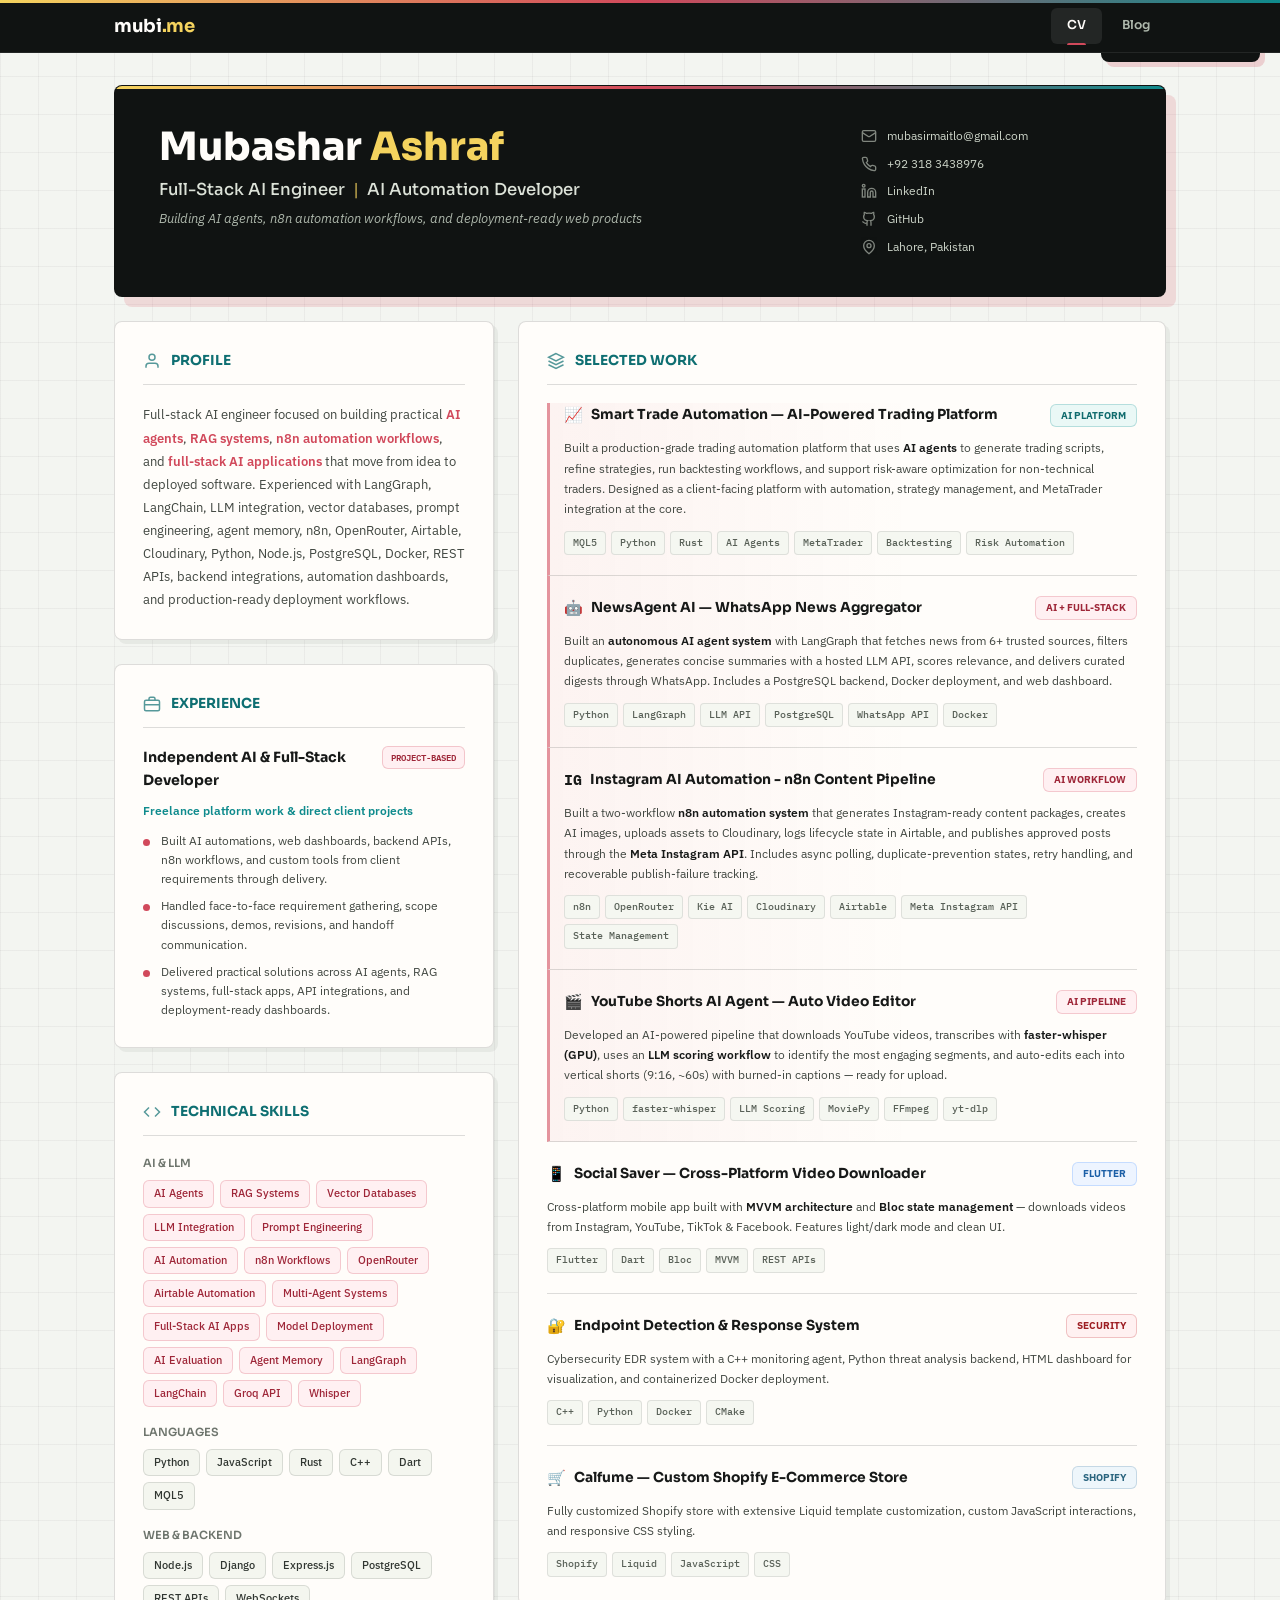
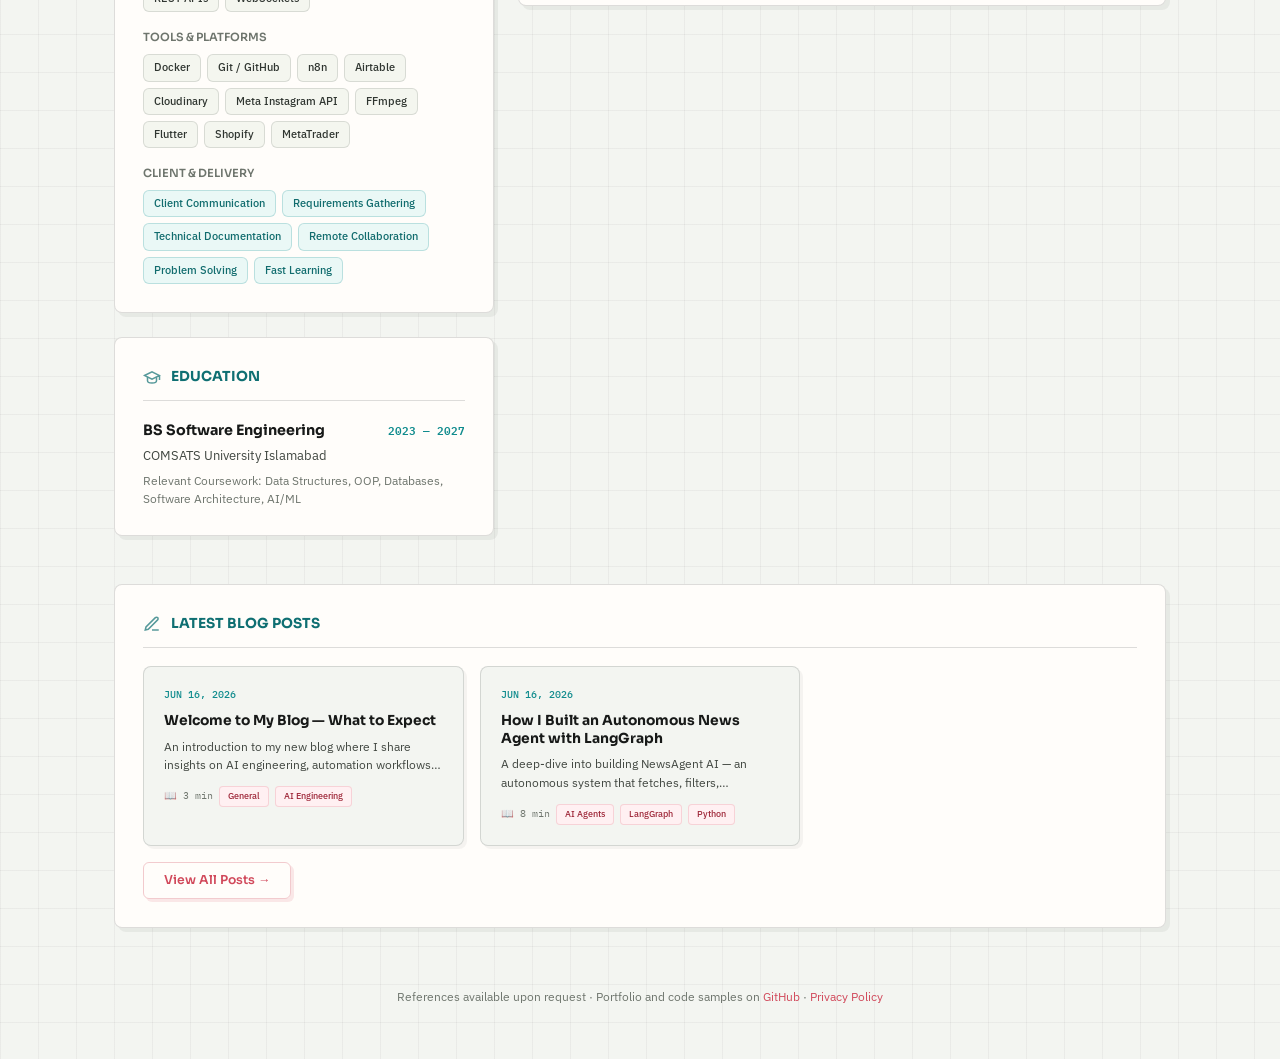
==== commit c115443f: "Added full blog system and Google AdSense integration" ====
--- a/index.html
+++ b/index.html
@@ -35,8 +35,22 @@
 
     <!-- Styles -->
     <link rel="stylesheet" href="style.css">
+
+    <!-- Google AdSense -->
+    <script async src="https://pagead2.googlesyndication.com/pagead/js/adsbygoogle.js?client=ca-pub-4851542991688278"
+         crossorigin="anonymous"></script>
 </head>
 <body>
+    <!-- Site Navigation -->
+    <nav class="site-nav no-print" id="site-navigation">
+        <div class="nav-container">
+            <a href="/" class="nav-logo">mubi<span class="nav-logo-accent">.me</span></a>
+            <div class="nav-links">
+                <a href="/" class="nav-link nav-link-active">CV</a>
+                <a href="/blog/" class="nav-link">Blog</a>
+            </div>
+        </div>
+    </nav>
     <!-- Print Button -->
     <a class="print-btn no-print" href="output/pdf/Mubashar-Ashraf-Full-Stack-AI-Engineer-CV.pdf?v=20260610-ai" download="Mubashar-Ashraf-Full-Stack-AI-Engineer-CV.pdf" id="print-button" title="Download CV PDF">
         <svg width="20" height="20" viewBox="0 0 24 24" fill="none" stroke="currentColor" stroke-width="2">
@@ -369,13 +383,60 @@
             </div>
         </div>
 
+        <!-- Latest Blog Posts -->
+        <section class="latest-posts-section no-print" id="latest-posts-section">
+            <h2 class="section-title">
+                <svg width="18" height="18" viewBox="0 0 24 24" fill="none" stroke="currentColor" stroke-width="2"><path d="M12 20h9"/><path d="M16.5 3.5a2.121 2.121 0 0 1 3 3L7 19l-4 1 1-4L16.5 3.5z"/></svg>
+                Latest Blog Posts
+            </h2>
+            <div class="latest-posts-grid" id="latest-posts-grid">
+                <p class="latest-posts-loading" id="latest-posts-loading">Loading latest posts...</p>
+            </div>
+            <a href="/blog/" class="latest-posts-cta" id="view-all-posts">View All Posts &rarr;</a>
+        </section>
+
         <!-- Footer -->
         <footer class="footer no-print" id="cv-footer">
-            <p>References available upon request &middot; Portfolio and code samples on <a href="https://github.com/Mubashar986" target="_blank" rel="noopener noreferrer">GitHub</a></p>
+            <p>References available upon request &middot; Portfolio and code samples on <a href="https://github.com/Mubashar986" target="_blank" rel="noopener noreferrer">GitHub</a> &middot; <a href="/privacy-policy.html">Privacy Policy</a></p>
         </footer>
 
     </div>
 
     <script src="script.js"></script>
+
+    <!-- Load Latest Blog Posts -->
+    <script>
+    (function() {
+        fetch('/blog/posts.json')
+            .then(function(r) { return r.json(); })
+            .then(function(posts) {
+                var grid = document.getElementById('latest-posts-grid');
+                var loading = document.getElementById('latest-posts-loading');
+                if (loading) loading.remove();
+                var latest = posts.sort(function(a, b) { return new Date(b.date) - new Date(a.date); }).slice(0, 3);
+                if (latest.length === 0) {
+                    grid.innerHTML = '<p class="latest-posts-empty">No posts yet. Check back soon!</p>';
+                    return;
+                }
+                grid.innerHTML = latest.map(function(post) {
+                    var dateStr = new Date(post.date).toLocaleDateString('en-US', { month: 'short', day: 'numeric', year: 'numeric' });
+                    var tagsHtml = post.tags.slice(0, 3).map(function(t) { return '<span class="latest-post-tag">' + t + '</span>'; }).join('');
+                    return '<a href="/blog/#' + post.slug + '" class="latest-post-card">' +
+                        '<span class="latest-post-date">' + dateStr + '</span>' +
+                        '<h3 class="latest-post-title">' + post.title + '</h3>' +
+                        '<p class="latest-post-desc">' + post.description + '</p>' +
+                        '<div class="latest-post-meta">' +
+                            '<span class="latest-post-readtime">&#128214; ' + post.readTime + '</span>' +
+                            tagsHtml +
+                        '</div>' +
+                    '</a>';
+                }).join('');
+            })
+            .catch(function() {
+                var loading = document.getElementById('latest-posts-loading');
+                if (loading) loading.textContent = 'Blog coming soon!';
+            });
+    })();
+    </script>
 </body>
 </html>
--- a/style.css
+++ b/style.css
@@ -597,6 +597,215 @@
     font-family: var(--font-mono);
 }
 
+/* --- Site Navigation --- */
+.site-nav {
+    background: var(--bg-header);
+    position: sticky;
+    top: 0;
+    z-index: 200;
+    border-bottom: 1px solid rgba(255, 253, 250, 0.08);
+}
+
+.site-nav::before {
+    content: '';
+    position: absolute;
+    top: 0;
+    left: 0;
+    right: 0;
+    height: 3px;
+    background: linear-gradient(90deg, var(--accent-tertiary), var(--accent-primary), var(--accent-secondary));
+    pointer-events: none;
+}
+
+.nav-container {
+    max-width: 1100px;
+    margin: 0 auto;
+    padding: 0 24px;
+    display: flex;
+    justify-content: space-between;
+    align-items: center;
+    height: 52px;
+}
+
+.nav-logo {
+    font-family: var(--font-display);
+    font-size: 1.2rem;
+    font-weight: 700;
+    color: #fffdfa;
+    text-decoration: none;
+    letter-spacing: -0.02em;
+    transition: opacity 0.2s;
+}
+
+.nav-logo:hover {
+    opacity: 0.85;
+    color: #fffdfa;
+}
+
+.nav-logo-accent {
+    color: var(--accent-tertiary);
+}
+
+.nav-links {
+    display: flex;
+    gap: 4px;
+}
+
+.nav-link {
+    font-family: var(--font-display);
+    font-size: 0.82rem;
+    font-weight: 600;
+    color: #aeb8ac;
+    text-decoration: none;
+    padding: 8px 16px;
+    border-radius: 6px;
+    transition: all 0.2s ease;
+    position: relative;
+}
+
+.nav-link:hover {
+    color: #fffdfa;
+    background: rgba(255, 253, 250, 0.06);
+}
+
+.nav-link-active {
+    color: #fffdfa;
+    background: rgba(255, 253, 250, 0.08);
+}
+
+.nav-link-active::after {
+    content: '';
+    position: absolute;
+    bottom: -1px;
+    left: 16px;
+    right: 16px;
+    height: 2px;
+    background: var(--accent-primary);
+    border-radius: 2px 2px 0 0;
+}
+
+/* --- Latest Blog Posts --- */
+.latest-posts-section {
+    background: var(--bg-card);
+    border-radius: var(--card-radius);
+    padding: 28px;
+    border: 1px solid var(--border-subtle);
+    margin-top: var(--section-gap);
+    box-shadow: 4px 4px 0 rgba(16, 19, 18, 0.05);
+    animation: fadeInUp 0.6s ease-out 0.5s both;
+}
+
+.latest-posts-grid {
+    display: grid;
+    grid-template-columns: repeat(auto-fill, minmax(280px, 1fr));
+    gap: 16px;
+    margin-top: 4px;
+}
+
+.latest-post-card {
+    display: flex;
+    flex-direction: column;
+    gap: 8px;
+    padding: 20px;
+    background: var(--bg-primary);
+    border: 1px solid var(--border-subtle);
+    border-radius: var(--card-radius);
+    text-decoration: none;
+    transition: all 0.25s ease;
+    box-shadow: 3px 3px 0 rgba(16, 19, 18, 0.04);
+}
+
+.latest-post-card:hover {
+    border-color: var(--border-glow);
+    transform: translate(-2px, -2px);
+    box-shadow: 6px 6px 0 rgba(209, 73, 91, 0.12);
+}
+
+.latest-post-date {
+    font-family: var(--font-mono);
+    font-size: 0.68rem;
+    font-weight: 500;
+    color: var(--accent-secondary);
+    text-transform: uppercase;
+}
+
+.latest-post-title {
+    font-family: var(--font-display);
+    font-size: 0.92rem;
+    font-weight: 700;
+    color: var(--text-primary);
+    line-height: 1.3;
+}
+
+.latest-post-card:hover .latest-post-title {
+    color: var(--accent-primary);
+}
+
+.latest-post-desc {
+    font-size: 0.78rem;
+    color: var(--text-secondary);
+    line-height: 1.55;
+    display: -webkit-box;
+    -webkit-line-clamp: 2;
+    -webkit-box-orient: vertical;
+    overflow: hidden;
+}
+
+.latest-post-meta {
+    display: flex;
+    flex-wrap: wrap;
+    align-items: center;
+    gap: 6px;
+    margin-top: 4px;
+}
+
+.latest-post-readtime {
+    font-size: 0.68rem;
+    color: var(--text-muted);
+    font-family: var(--font-mono);
+}
+
+.latest-post-tag {
+    display: inline-block;
+    padding: 2px 8px;
+    font-size: 0.62rem;
+    font-weight: 500;
+    border-radius: 4px;
+    background: #fff0f2;
+    color: #9e2638;
+    border: 1px solid rgba(209, 73, 91, 0.18);
+}
+
+.latest-posts-cta {
+    display: inline-block;
+    margin-top: 16px;
+    font-family: var(--font-display);
+    font-size: 0.82rem;
+    font-weight: 600;
+    color: var(--accent-primary);
+    text-decoration: none;
+    padding: 8px 20px;
+    border: 1px solid rgba(209, 73, 91, 0.28);
+    border-radius: 6px;
+    transition: all 0.2s ease;
+    box-shadow: 3px 3px 0 rgba(209, 73, 91, 0.12);
+}
+
+.latest-posts-cta:hover {
+    background: var(--accent-primary);
+    color: #fffdfa;
+    transform: translate(-1px, -1px);
+    box-shadow: 5px 5px 0 rgba(209, 73, 91, 0.18);
+}
+
+.latest-posts-loading,
+.latest-posts-empty {
+    font-size: 0.82rem;
+    color: var(--text-muted);
+    font-style: italic;
+    padding: 20px 0;
+}
+
 /* --- Footer --- */
 .footer {
     text-align: center;
@@ -663,6 +872,24 @@
 
     .name {
         font-size: 2rem;
+    }
+
+    .nav-container {
+        height: 46px;
+        padding: 0 16px;
+    }
+
+    .nav-logo {
+        font-size: 1.05rem;
+    }
+
+    .nav-link {
+        font-size: 0.78rem;
+        padding: 6px 12px;
+    }
+
+    .latest-posts-grid {
+        grid-template-columns: 1fr;
     }
 
     .cv-container {
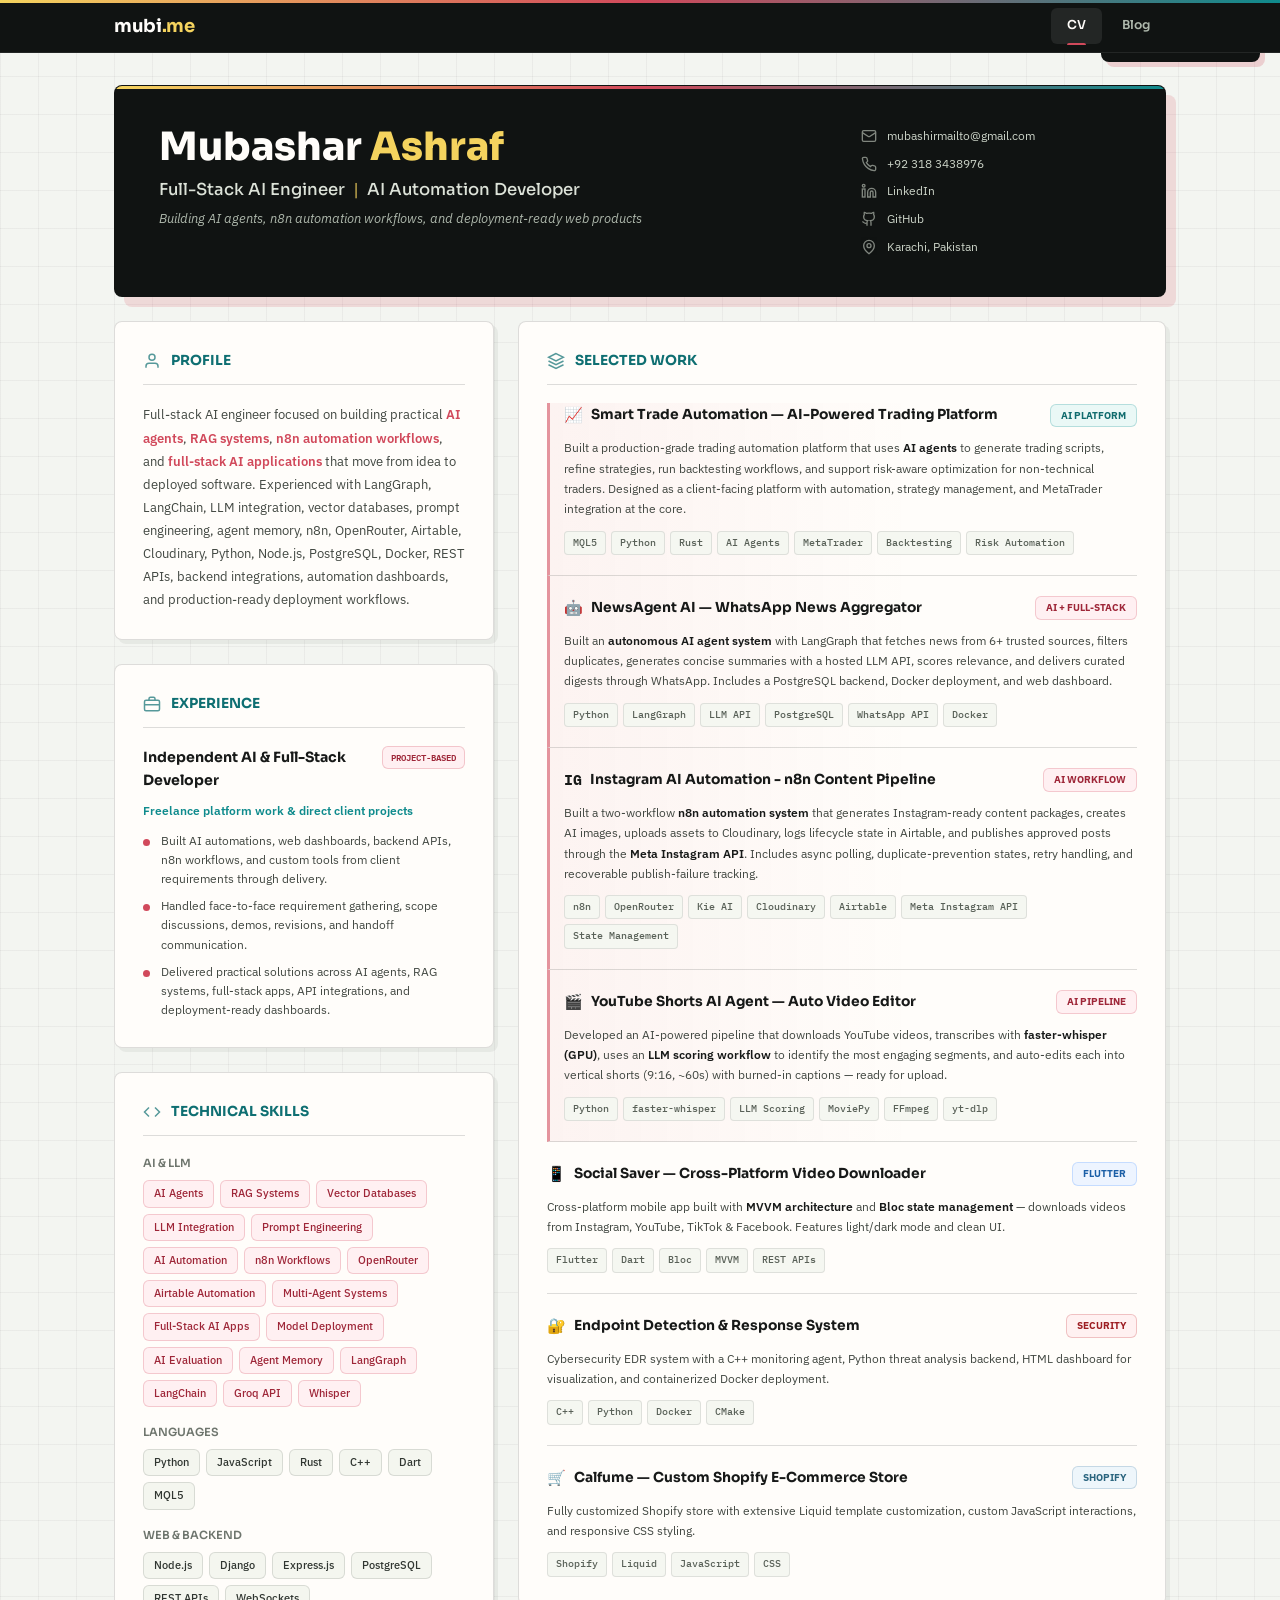
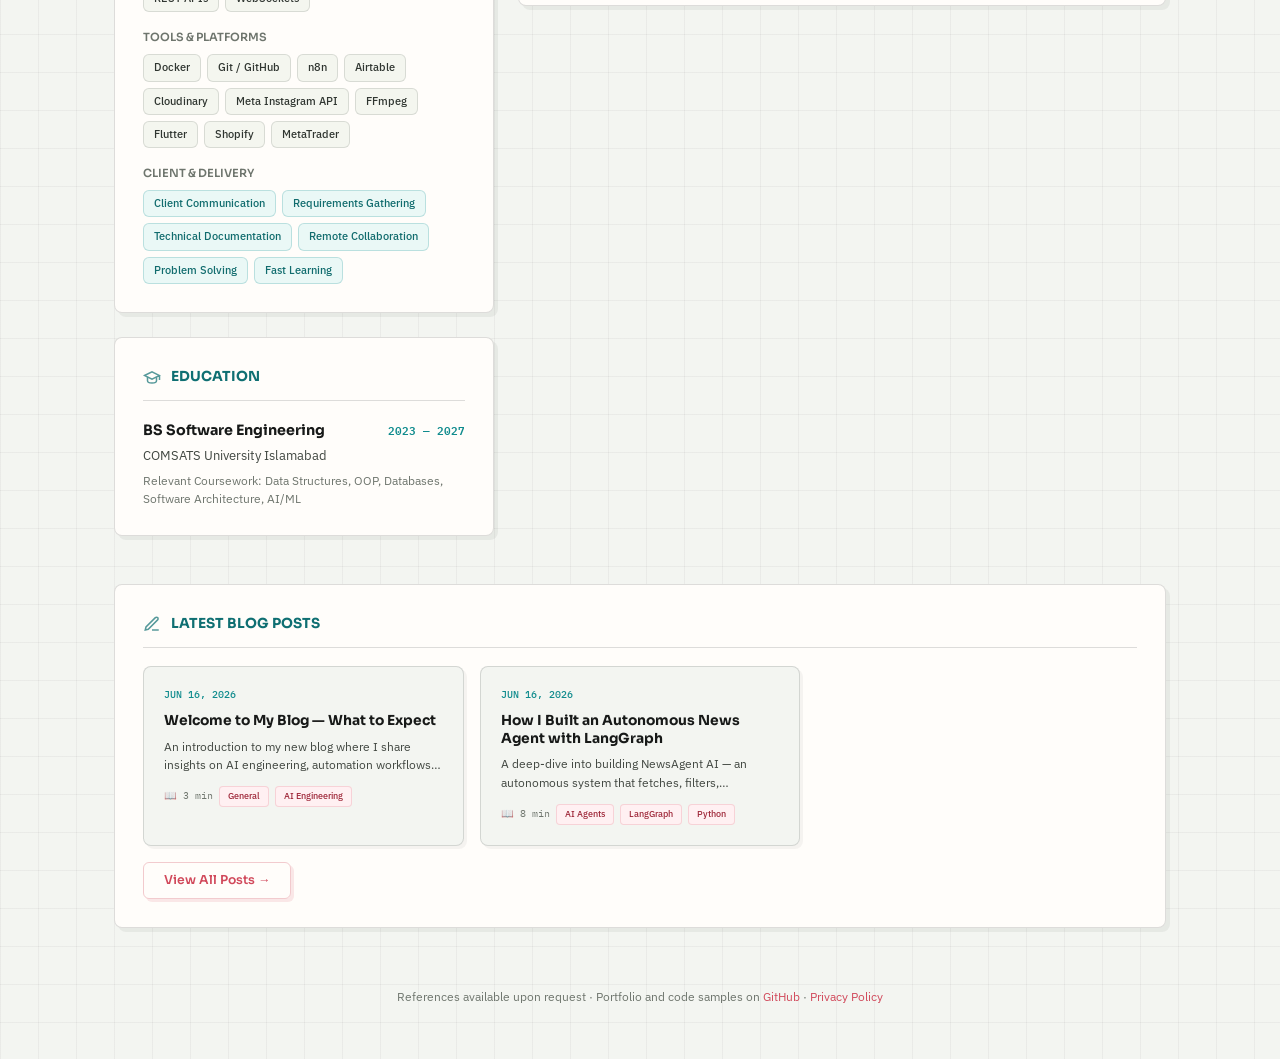
==== commit 954644a6: "Update location to Karachi and fix email in index.html" ====
--- a/index.html
+++ b/index.html
@@ -4,8 +4,8 @@
     <meta charset="UTF-8">
     <meta name="viewport" content="width=device-width, initial-scale=1.0">
     <title>Mubashar Ashraf - Full-Stack AI Engineer | AI Automation Developer</title>
-    <meta name="description" content="Mubashar Ashraf - Full-Stack AI Engineer from Lahore, Pakistan. Building AI agents, n8n automation workflows, RAG systems, backend APIs, dashboards, and deployment-ready AI web products.">
-    <meta name="keywords" content="Mubashar Ashraf, Full-Stack AI Engineer, AI Automation, AI Agents, RAG Systems, n8n Automation, Instagram Automation, LangGraph, LangChain, LLM Integration, Python, Node.js, PostgreSQL, Docker, Lahore, Pakistan, Freelancer">
+    <meta name="description" content="Mubashar Ashraf - Full-Stack AI Engineer from Karachi, Pakistan. Building AI agents, n8n automation workflows, RAG systems, backend APIs, dashboards, and deployment-ready AI web products.">
+    <meta name="keywords" content="Mubashar Ashraf, Full-Stack AI Engineer, AI Automation, AI Agents, RAG Systems, n8n Automation, Instagram Automation, LangGraph, LangChain, LLM Integration, Python, Node.js, PostgreSQL, Docker, Karachi, Pakistan, Freelancer">
     <meta name="author" content="Mubashar Ashraf">
 
     <!-- Open Graph / Social Sharing -->
@@ -71,9 +71,9 @@
                     <p class="tagline">Building AI agents, n8n automation workflows, and deployment-ready web products</p>
                 </div>
                 <div class="contact-block" id="contact-info">
-                    <a href="mailto:mubasirmaitlo@gmail.com" class="contact-item" id="email-link">
+                    <a href="mailto:mubashirmailto@gmail.com" class="contact-item" id="email-link">
                         <svg width="16" height="16" viewBox="0 0 24 24" fill="none" stroke="currentColor" stroke-width="2"><rect x="2" y="4" width="20" height="16" rx="2"/><path d="m22 7-8.97 5.7a1.94 1.94 0 0 1-2.06 0L2 7"/></svg>
-                        mubasirmaitlo@gmail.com
+                        mubashirmailto@gmail.com
                     </a>
                     <a href="tel:+923183438976" class="contact-item" id="phone-link">
                         <svg width="16" height="16" viewBox="0 0 24 24" fill="none" stroke="currentColor" stroke-width="2"><path d="M22 16.92v3a2 2 0 0 1-2.18 2 19.79 19.79 0 0 1-8.63-3.07 19.5 19.5 0 0 1-6-6 19.79 19.79 0 0 1-3.07-8.67A2 2 0 0 1 4.11 2h3a2 2 0 0 1 2 1.72c.127.96.361 1.903.7 2.81a2 2 0 0 1-.45 2.11L8.09 9.91a16 16 0 0 0 6 6l1.27-1.27a2 2 0 0 1 2.11-.45c.907.339 1.85.573 2.81.7A2 2 0 0 1 22 16.92z"/></svg>
@@ -89,7 +89,7 @@
                     </a>
                     <span class="contact-item" id="location">
                         <svg width="16" height="16" viewBox="0 0 24 24" fill="none" stroke="currentColor" stroke-width="2"><path d="M20 10c0 6-8 12-8 12s-8-6-8-12a8 8 0 0 1 16 0Z"/><circle cx="12" cy="10" r="3"/></svg>
-                        Lahore, Pakistan
+                        Karachi, Pakistan
                     </span>
                 </div>
             </div>
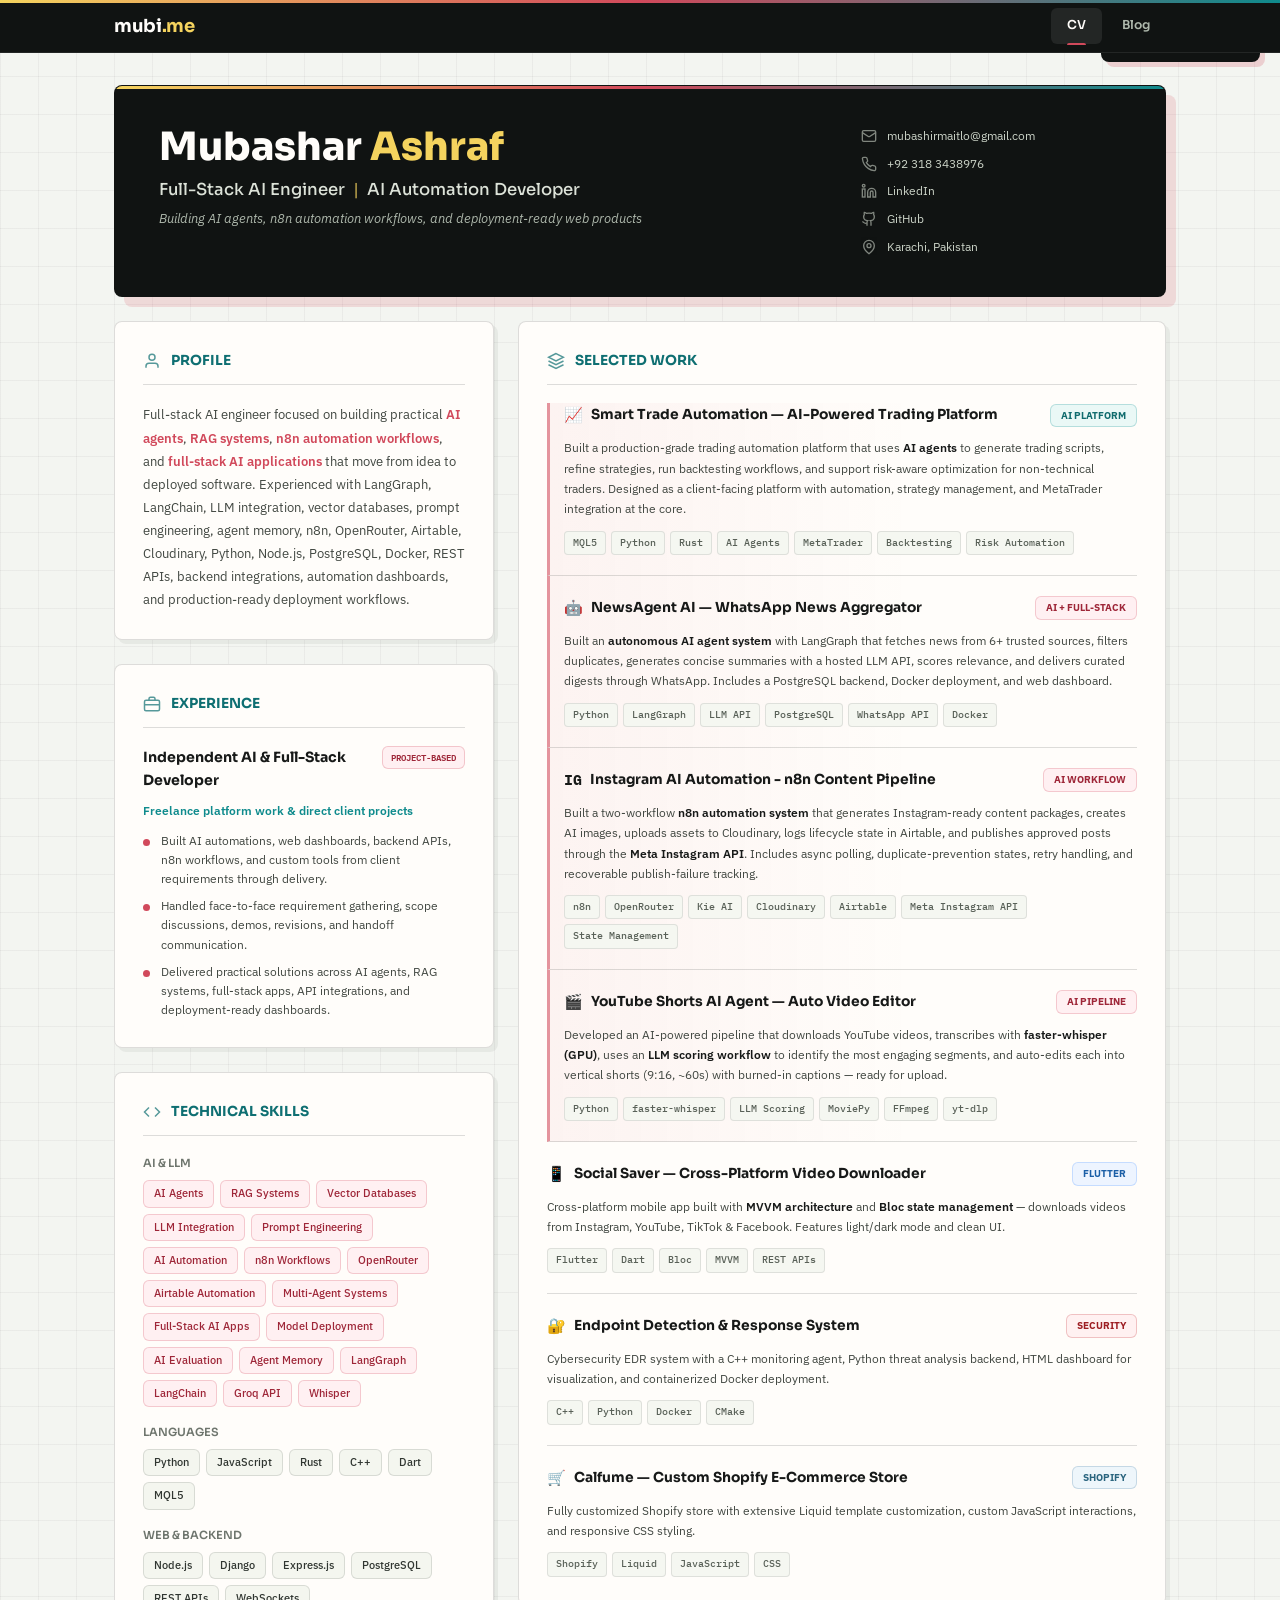
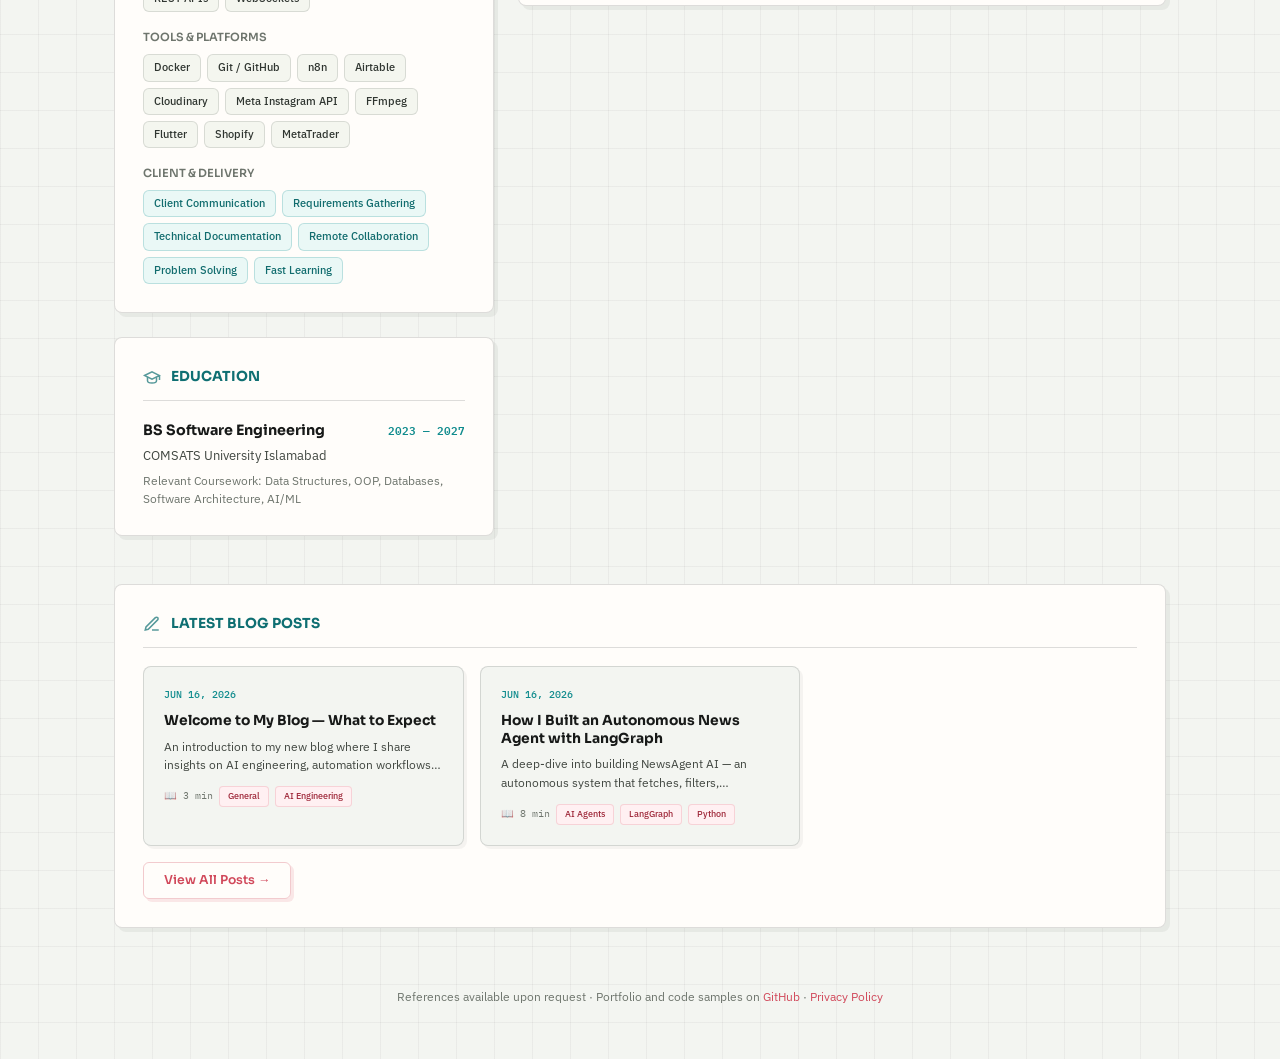
==== commit 528c7daa: "Update contact email and location in index.html" ====
--- a/index.html
+++ b/index.html
@@ -4,8 +4,8 @@
     <meta charset="UTF-8">
     <meta name="viewport" content="width=device-width, initial-scale=1.0">
     <title>Mubashar Ashraf - Full-Stack AI Engineer | AI Automation Developer</title>
-    <meta name="description" content="Mubashar Ashraf - Full-Stack AI Engineer from Karachi, Pakistan. Building AI agents, n8n automation workflows, RAG systems, backend APIs, dashboards, and deployment-ready AI web products.">
-    <meta name="keywords" content="Mubashar Ashraf, Full-Stack AI Engineer, AI Automation, AI Agents, RAG Systems, n8n Automation, Instagram Automation, LangGraph, LangChain, LLM Integration, Python, Node.js, PostgreSQL, Docker, Karachi, Pakistan, Freelancer">
+    <meta name="description" content="Mubashar Ashraf - Full-Stack AI Engineer from Lahore, Pakistan. Building AI agents, n8n automation workflows, RAG systems, backend APIs, dashboards, and deployment-ready AI web products.">
+    <meta name="keywords" content="Mubashar Ashraf, Full-Stack AI Engineer, AI Automation, AI Agents, RAG Systems, n8n Automation, Instagram Automation, LangGraph, LangChain, LLM Integration, Python, Node.js, PostgreSQL, Docker, Lahore, Pakistan, Freelancer">
     <meta name="author" content="Mubashar Ashraf">
 
     <!-- Open Graph / Social Sharing -->
@@ -71,9 +71,9 @@
                     <p class="tagline">Building AI agents, n8n automation workflows, and deployment-ready web products</p>
                 </div>
                 <div class="contact-block" id="contact-info">
-                    <a href="mailto:mubashirmailto@gmail.com" class="contact-item" id="email-link">
+                    <a href="mailto:mubasirmaitlo@gmail.com" class="contact-item" id="email-link">
                         <svg width="16" height="16" viewBox="0 0 24 24" fill="none" stroke="currentColor" stroke-width="2"><rect x="2" y="4" width="20" height="16" rx="2"/><path d="m22 7-8.97 5.7a1.94 1.94 0 0 1-2.06 0L2 7"/></svg>
-                        mubashirmailto@gmail.com
+                        mubashirmaitlo@gmail.com
                     </a>
                     <a href="tel:+923183438976" class="contact-item" id="phone-link">
                         <svg width="16" height="16" viewBox="0 0 24 24" fill="none" stroke="currentColor" stroke-width="2"><path d="M22 16.92v3a2 2 0 0 1-2.18 2 19.79 19.79 0 0 1-8.63-3.07 19.5 19.5 0 0 1-6-6 19.79 19.79 0 0 1-3.07-8.67A2 2 0 0 1 4.11 2h3a2 2 0 0 1 2 1.72c.127.96.361 1.903.7 2.81a2 2 0 0 1-.45 2.11L8.09 9.91a16 16 0 0 0 6 6l1.27-1.27a2 2 0 0 1 2.11-.45c.907.339 1.85.573 2.81.7A2 2 0 0 1 22 16.92z"/></svg>
